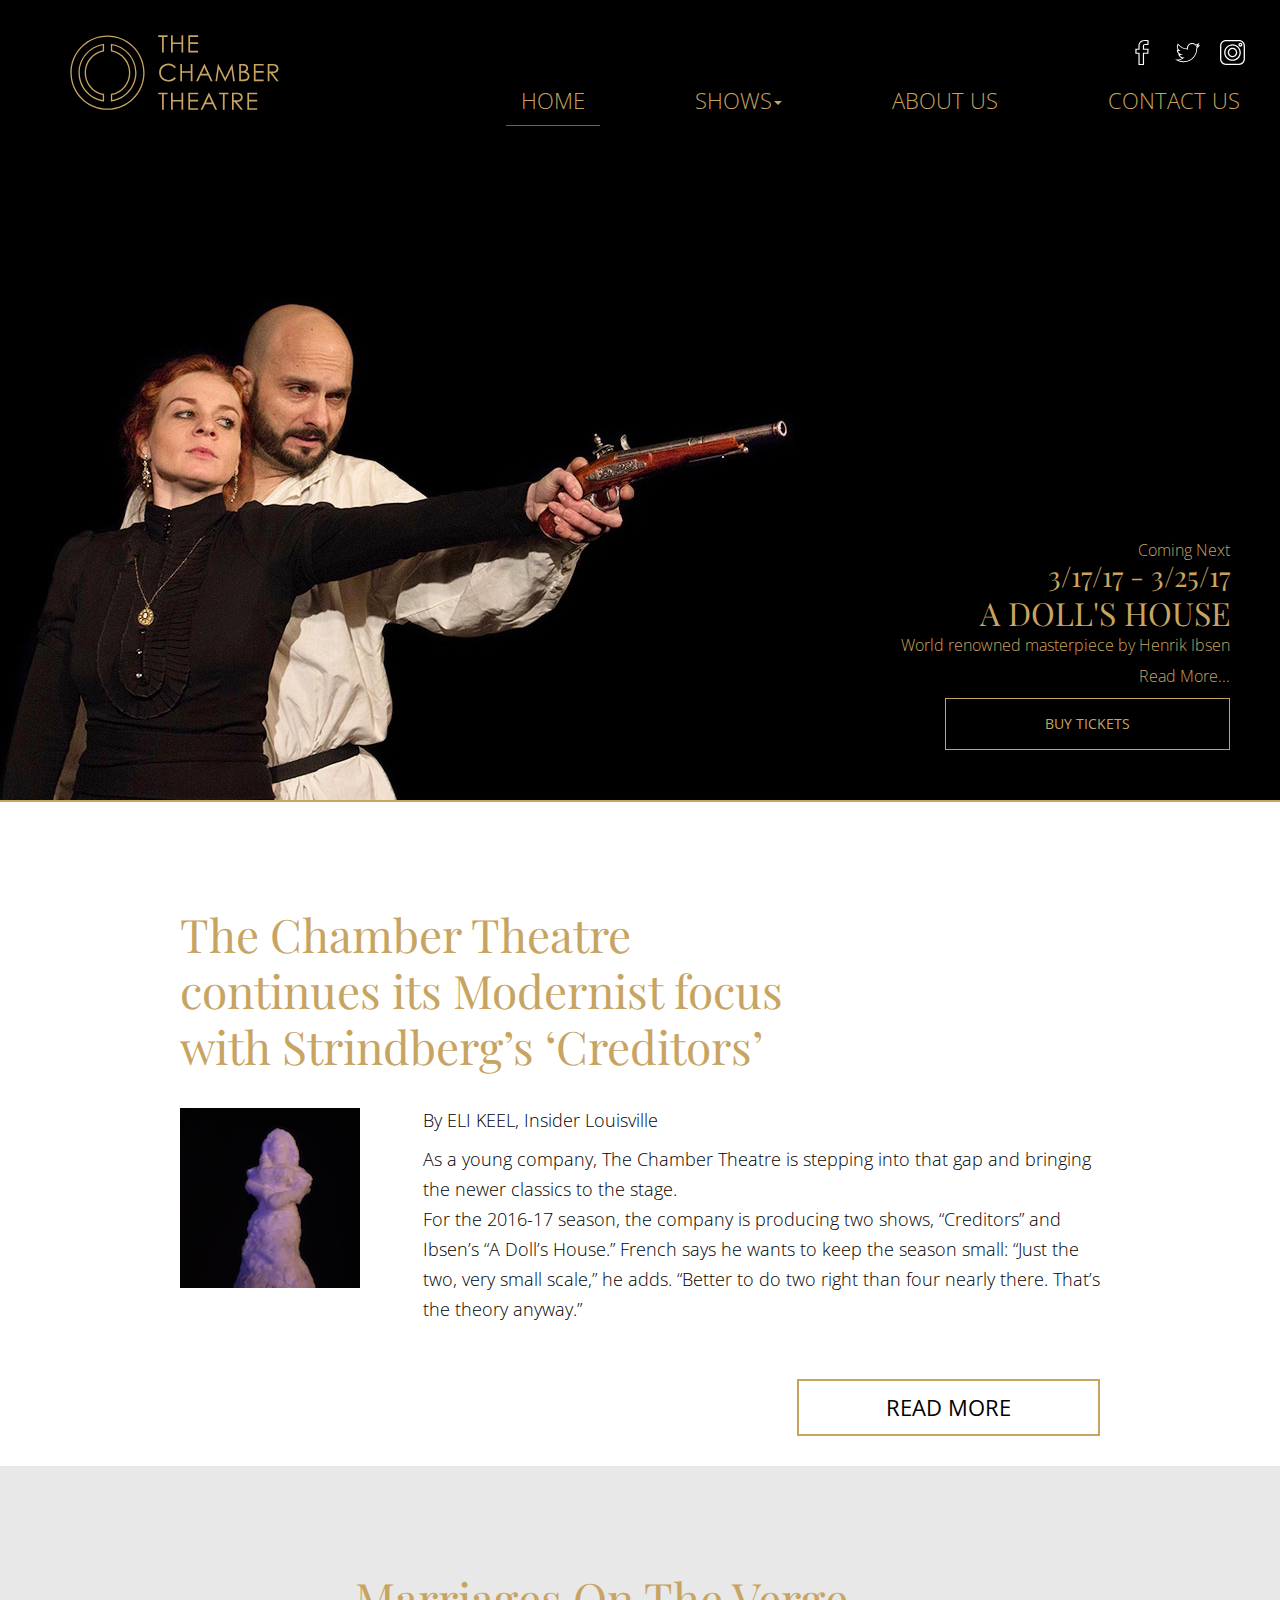
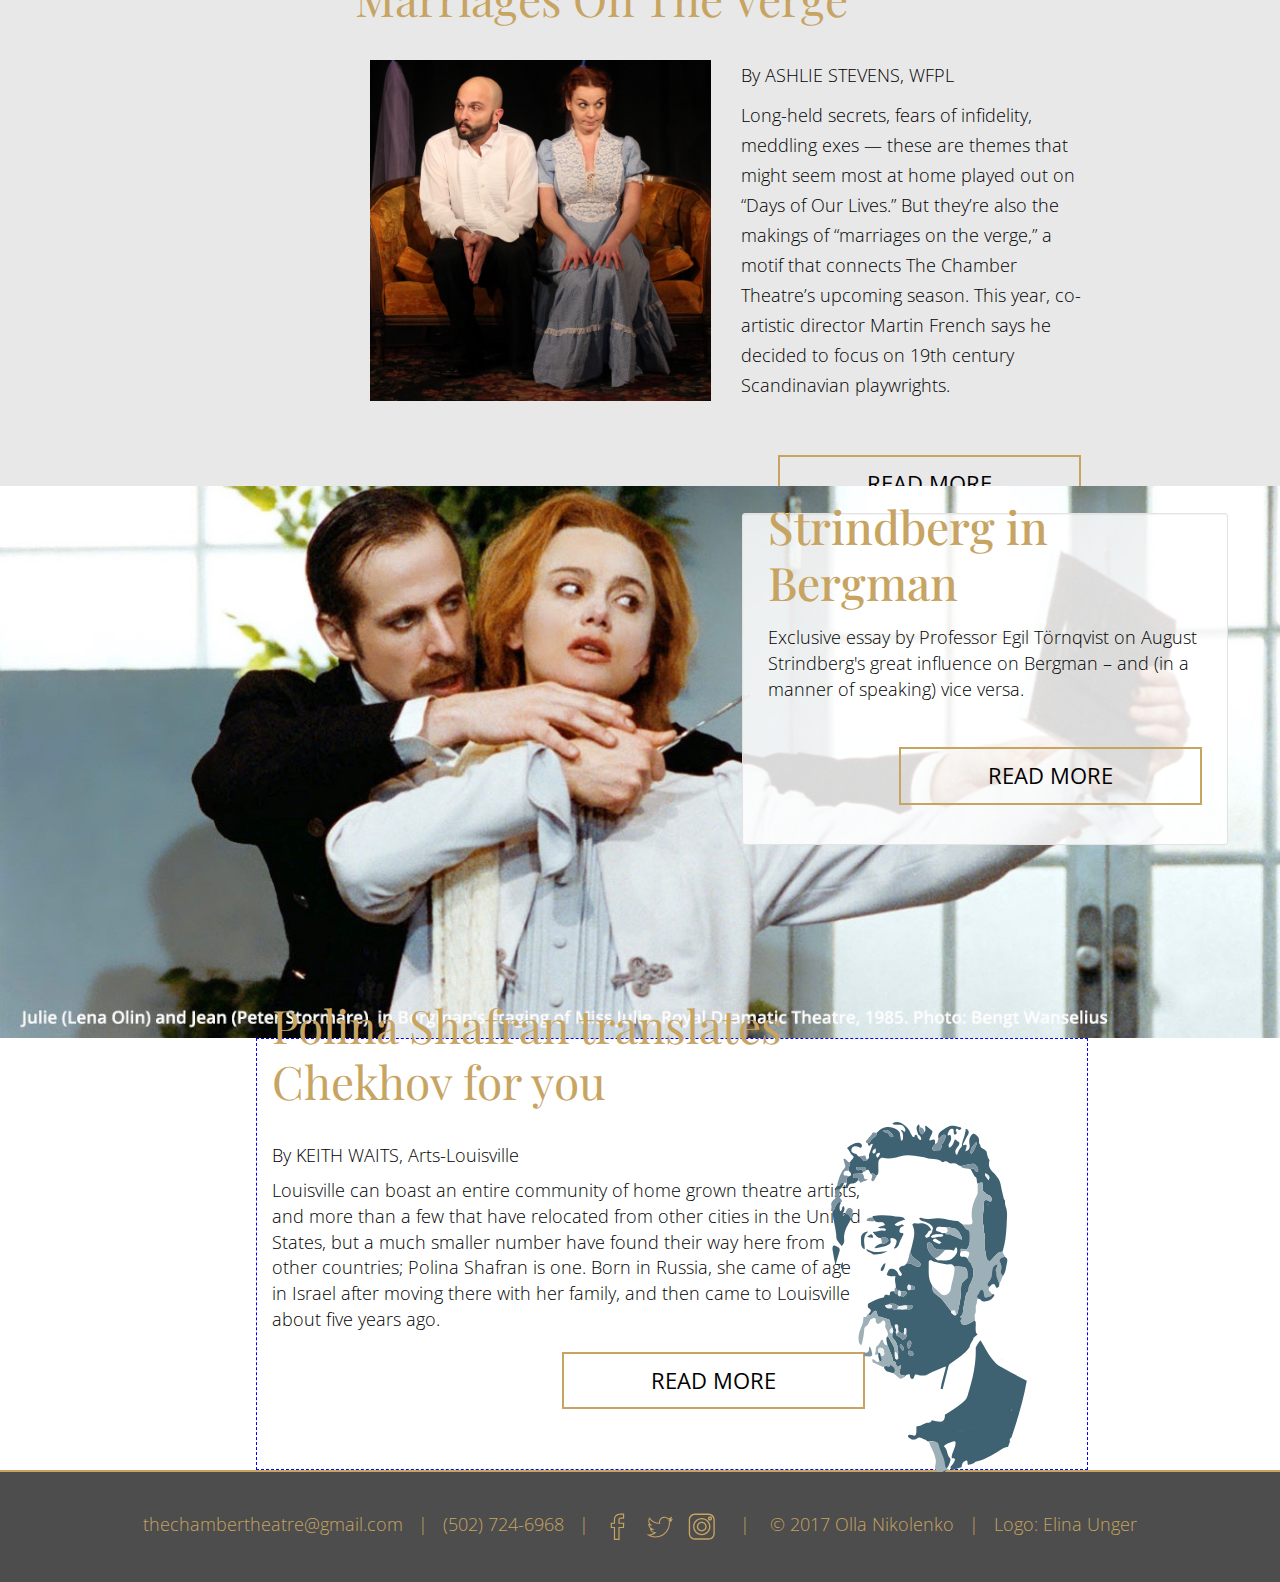
==== index.html @ 0d31bfe2 "Very first commit" ====
<!DOCTYPE html>
<html lang="en" xmlns="http://www.w3.org/1999/xhtml" xmlns:fb="http://ogp.me/ns/fb#">

<head>
    <meta charset="UTF-8">

    <meta http-equiv="X-UA-Compatible" content="IE=edge">
    <meta name="viewport" content="width = device-width, initial-scale = 1">
    <title>The Chamber Theatre</title>
    <meta name="description"
          content="The Chamber Theatre is a small independent non-profit theatre company based in Louisville, Kentucky.">

    <meta property="og:image" content="img/top_image_homepage_black_bg.jpg"/>


    <link rel="stylesheet" type="text/css" href="css/bootstrap.css">
    <link rel="stylesheet" type="text/css" href="css/style.css">
    <link rel="stylesheet" href="font-awesome-4.6.3/css/font-awesome.min.css">
    <link href='https://fonts.googleapis.com/css?family=Playfair+Display' rel='stylesheet' type='text/css'>
    <link href='https://fonts.googleapis.com/css?family=Open+Sans:400,600,700,800,300' rel='stylesheet'
          type='text/css'/>

    <script src="https://ajax.googleapis.com/ajax/libs/jquery/2.1.3/jquery.min.js"></script>
    <script src="js/bootstrap.js"></script>

</head>
<body>
<div class="fill-background-black">
    <div class="container-fluid">
        <nav class="navbar navbar-default navbar-static-top" id="nav-bar-top">
            <div class="navbar-header">
                <button type="button" class="navbar-toggle collapsed" data-toggle="collapse" data-target="#nav-bar"
                        aria-expanded="false">
                    <span class="sr-only">Toggle navigation</span>
                    <span class="icon-bar"></span>
                    <span class="icon-bar"></span>
                    <span class="icon-bar"></span>
                </button>
                <a href="#" class="navbar-left"><img src="img/logo.svg" id="logo-img"
                                                     class="img-responsive hover-decoration"></a>
            </div>
            <div class="collapse navbar-collapse" id="nav-bar">
                <div class="col-xs-8 col-sm-8 col-md-8 col-lg-8 pull-right text-right" id="top-nav-social">
                    <a href="https://www.instagram.com/thechambertheatre/" target="_blank"><img src="img/instagram.svg"
                                                                                                class="social-icon navbar-social pull-right img-responsive "></a>
                    <a href="https://twitter.com/TheChamberLVL" target="_blank"><img src="img/twitter.svg"
                                                                                     class="social-icon navbar-social pull-right img-responsive "></a>
                    <a href="https://www.facebook.com/thechambertheatre/" target="_blank"><img src="img/facebook.svg"
                                                                                               class="social-icon navbar-social pull-right img-responsive "></a>
                </div>
                <ul class="nav navbar-nav navbar-right" id="navbar-menus">
                    <li class="active"><a href="#">HOME<span class="sr-only">(current)</span></a></li>
                    <li class="dropdown"><a href="#" class="dropdown-toggle" data-toggle="dropdown" role="button"
                                            aria-haspopup="true" aria-expanded="false">SHOWS<span class="caret"></span></a>
                        <ul class="dropdown-menu">
                            <li role="separator" class="divider"></li>
                            <li class="dropdown-header">Season 2016/2017</li>
                            <li><a href="dolls-house.htm">A DOLL'S HOUSE</a></li>
                            <li><a href="creditors.htm">CREDITORS</a></li>
                            <li role="separator" class="divider"></li>
                            <li class="dropdown-header">Season 2015/2016</li>
                            <li><a href="check-mate.htm">CHEK-MATE</a></li>
                        </ul>
                    </li>
                    <li><a href="aboutus.htm">ABOUT US</a></li>
                    <li><a href="contactus.htm">CONTACT US</a></li>
                    <!--   <li><a href="#">Blog</a></li>-->
                </ul>
            </div>
        </nav>
    </div>

    <div class="container-fluid">
        <section id="image">
            <div class="top-container">
                <img src="img/top_image_homepage_black_bg.jpg" class="img-responsive top-img" alt="1">
                <div class="well well-sm announce-well">
                    <a href="dolls-house.htm" class="btn-link btn-s announcement-btn" id="announcent-clickable-section">
                        <p class="coming-next">Coming Next</p>
                        <p class="announcement-dates">3/17/17 - 3/25/17</p>
                        <p class="show-name">A DOLL'S HOUSE</p>
                        <p class="show-description"> World renowned masterpiece by Henrik Ibsen</p>
                        <p class="announcement-btn-p">Read More...</p>
                    </a>
                    <a href="http://tickets.thechambertheatre.com/" target="_blank"
                                                       class="btn btn-buy-tickets-top" role="button">BUY
                        TICKETS</a>
                </div>
            </div>
        </section>
    </div>
</div>

<div class="container">
    <div class="col-md-10 col-md-offset-1">
        <div class="row">
            <div class="hover-decoration">
                <div class="page-header heading-style col-md-12">The Chamber Theatre<br> continues its Modernist focus<br> with
                    Strindberg’s ‘Creditors’
                </div>
            </div>
            <div class="col-lg-3 col-md-3 col-sm-3 col-xs-12">
                <img src="img/modernist.jpg"  alt="..."
                     class="insider-louisville-image">
            </div>
            <div class="col-lg-9 col-md-9 col-sm-9 col-xs-12">
                <div id="#panel-article-insider-louisville" class="panel panel-default panel-article-full">
                    <div class="insider-louisville-text">
                        <p> By ELI KEEL, Insider Louisville </p>

                        <p class="eli-keel">As a young company, The Chamber Theatre is stepping into that gap and bringing the newer
                            classics to the stage.
                            <br> For the 2016-17 season, the company is producing two shows, “Creditors” and Ibsen’s
                            “A Doll’s House.” French says he wants to keep the season small: “Just the two, very
                            small scale,” he adds. “Better to do two right than four nearly there. That’s the theory
                            anyway.”
                        </p>
                        <a href="http://insiderlouisville.com/lifestyle_culture/arts-and-entertainment/with-strindbergs-the-creditors-the-chamber-theatre-continues-modernist-focus/"
                           target="_blank" class="btn btn-read-more eli-btn" role="button">READ MORE</a>
                    </div>
                </div>
            </div>
        </div>
    </div>
</div>

<div class="fill-background-gray">
    <div class="container">
            <div class="marriages-on-the-verge-container col-md-10 col-md-offset-1">
                <div class="row">
                    <div class=""></div>
                    <div class="page-header heading-style">Marriages On The Verge</div>
                    <div class="col-md-6 col-sm-12 col-xs-12">
                        <img src="img/marriages_on_the_verge.jpg" id="" alt="..."
                             class="img-responsive marriages-on-the-verge-img">
                    </div>
                    <div class="col-md-6 col-sm-12 col-xs-12 ashlie-stevens-text">
                        <p> By ASHLIE STEVENS, WFPL </p>
                        <p>Long-held secrets, fears of infidelity, meddling exes — these are themes that might seem
                                    most at home played out on “Days of Our Lives.” But they’re also the makings of
                                    “marriages on the verge,” a motif that connects The Chamber
                                    Theatre’s upcoming season.
                                    This year, co-artistic director Martin French says he decided to focus on 19th century
                                    Scandinavian playwrights.
                        </p>
                        <a href="http://wfpl.org/chamber-theatres-upcoming-season-explores-marriages-verge/"
                                   target="_blank" class="btn btn-read-more" role="button">READ MORE</a>
                    </div>
                </div>
            </div>
    </div>
</div>

<div class="container-fluid">
    <section class="strindberg-in-bergman-section">
        <div class="strindberg-in-bergman-container">
            <img src="img/Strindberg_Homepage_550.jpg" class="img-responsive" id="strindberg-in-bergman-image" alt="1">
            <div class="well well-sm strindberg-in-bergman-well col-md-10">
                <div class="hover-decoration">
                    <h2 class="strindberg-in-bergman-heading"> Strindberg in Bergman</h2>
                        <p class="strindberg-in-bergman-text"> Exclusive essay by Professor Egil Törnqvist on August
                            Strindberg's great influence on Bergman – and (in a manner of speaking) vice versa. </p>
                    <div class="text-center"><a href="http://www.ingmarbergman.se/en/universe/strindberg-bergman"
                                                target="_blank" class="btn btn-read-more btn-bergman" role="button">READ MORE</a>
                    </div>
                </div>
            </div>
        </div>
    </section>
</div>

<div class="container-fluid">

        <div class="translate-chekhov-container col-md-10 col-md-offset-1">
            <div class="row">
                <div class="col-md-9 col-sm-9 col-xs-12">
                    <div class="hover-decoration">
                        <div class="page-header heading-style">Polina Shafran translates Chekhov for you</div>
                    </div>
                    <div id="panel-article-translate-chekhov" class="panel panel-default panel-article-full">
                        <div class="">
                            <p> By KEITH WAITS, Arts-Louisville</p>
                            <p>Louisville can boast an entire community of home grown theatre artists, and more than a
                                few that have relocated from other cities in the United States, but a much smaller
                                number have found their way here from other countries; Polina Shafran is one. Born in
                                Russia, she came of age in Israel after moving there with her family, and then came to
                                Louisville about five years ago.
                                <a href="http://arts-louisville.com/2016/01/04/polina-shafran-translates-chekhov-for-you/"
                                   target="_blank" class="btn btn-read-more pull-right" role="button">READ MORE</a>
                            </p>
                        </div>
                    </div>
                </div>

                <div class="col-md-3 col-sm-3 col-xs-12">
                    <img src="img/Chekhov_Homepage.svg" alt="..." class="chekhov"
                         style="width:350px;height:350px;">
                </div>
            </div>
        </div>

</div>

<div class="fill-footer">
    <div class="container-fluid">
        <div class="navbar navbar-default navbar-static-bottom" id="nav-bar-bottom">
            <p id="contact-info-footer">thechambertheatre@gmail.com &nbsp;&nbsp;|&nbsp;&nbsp; (502) 724-6968 &nbsp;&nbsp;|&nbsp;&nbsp;
                <a href="https://www.facebook.com/thechambertheatre/" target="_blank"><img src="img/fb_gold.svg"
                                                                                           class="social-icon-footer"></a>
                &nbsp;
                <a href="https://twitter.com/TheChamberLVL" target="_blank"><img src="img/tw_gold.svg"
                                                                                 class="social-icon-footer"></a> &nbsp;
                <a href="https://www.instagram.com/thechambertheatre/" target="_blank"><img src="img/inst_gold.svg"
                                                                                            class="social-icon-footer"></a>
                &nbsp;
                &nbsp;&nbsp;|
                <a href="https://www.olla-nikolenko.me/" class="olla_copyright" target="_blank">&nbsp;&nbsp; &copy; 2017
                    Olla Nikolenko &nbsp;&nbsp;</a>|&nbsp;&nbsp; Logo: Elina Unger</p>
        </div>
    </div>
</div>

<script>
    (function (i, s, o, g, r, a, m) {
        i['GoogleAnalyticsObject'] = r;
        i[r] = i[r] || function () {
                (i[r].q = i[r].q || []).push(arguments)
            }, i[r].l = 1 * new Date();
        a = s.createElement(o),
            m = s.getElementsByTagName(o)[0];
        a.async = 1;
        a.src = g;
        m.parentNode.insertBefore(a, m)
    })(window, document, 'script', 'https://www.google-analytics.com/analytics.js', 'ga');

    ga('create', 'UA-88295944-1', 'auto');
    ga('send', 'pageview');

</script>

</body>
---- css/style.css ----
body {
    font-family: 'Open Sans', sans-serif;
    font-size: 18px;
    font-weight: lighter;
    color: black;
}

image{
    width: 100% !important;
}

.container-fluid {
    max-width: 1440px;
    padding: 0;
}

.fill-background-black {
    background-color: black;
    border-bottom: 2px solid #c7a462 ;
}

.fill-background-gray{
    background-color: #E8E8E8;
}

.fill-footer {
    background-color: #4d4d4d;
    border-top: 2px solid #c7a462;
}

.top-container {
    padding-left: 0px;
    padding-right: 0px;
    padding-top: 0px;
    margin-bottom: 0px;
    background-color: black;
    height: 650px;
    position: relative;
   /* border-bottom: 2px solid #c7a462 ;*/
}

.top-non-home-page-container{
    padding-left: 0px;
    padding-right: 0px;
    padding-top: 0px;
    margin-bottom: 0px;
    background-color: black;
    height: 400px;
    position: relative;
   /* border-bottom: 2px solid #c7a462 ;*/
}

/*.chek-mate-top-container {
    padding-top:60px;
    padding-left: 300px;
    padding-right: 350px; 
}*/

.chek-mate-top-container {
    padding-top:60px;
    margin-left:30%;
    margin-right:auto;
    max-width: 40%;
}

.chek-mate-photos-container {
    padding-left:70px;
    padding-right:100px;
    padding-top:100px;
}

chek-mate-photos-container {
    padding-left: 5%;
    padding-right: auto;
    padding-top: 100px;
    max-width: 90%;
}

.chek-mate-trailer-container {
    padding-top:60px;
    padding-bottom: 60px;
    padding-left: 400px;
    padding-right: 400px;   
}

.reviews-container {
    padding-top:60px;
    margin-left:25%;
    margin-right:auto;
    max-width: 80%;  
}

/*.creditors-top-container {
    padding-top:60px;
    padding-left: 100px;
    padding-right: 100px; 
}*/

.creditors-top-container {
    padding-top:60px;
    margin-left:30%;
    margin-right:auto;
    max-width: 40%;
}

.social-container {
    max-width: 100%; 
    padding-top:100px;
    padding-bottom:100px;
    width: 70%;
}

.email-phone-container {
    padding-top:100px;
    padding-bottom: 100px;
    margin-right:auto; 
    width: 50%;
}

.fill-email-phone-bg {
    background-color: #e6e6e6;
}

.center-block {
    display: table;
    margin: 0 auto;
}

.center-text {
    text-align: center;
}

.bold-gold-text {
    color: #c7a462;
    font-weight: bold;
    margin-top: 2px;
}

.olla_copyright {
    color: #c7a462 !important;
}

.olla_copyright:hover {
    opacity: 0.5;
    text-decoration: none !important;
}


.parallax {
    height: 100%;     
    background-attachment: fixed;
    background-position: center;
    background-repeat: no-repeat;
    background-size: cover;
    background-image: url("../img/2.jpg");
}

.top-img {
    position: absolute; bottom: 0; 
}

.marriages-on-the-verge-container {
    line-height: 30px;
}

.marriages-on-the-verge-img{
    margin-bottom: 52px;
}

.article-section {
    background-color: #E8E8E8;   
}


.strindberg-in-bergman-container .strindberg-in-bergman-well {
    position: absolute;
    background-color: rgba(255,255,255, 0.8);
    z-index: 20;
    top: 0px;
    right: 52px;
    max-width: 28%;
    color: black;
    margin-top: 104px;
    padding-left: 25px;
    padding-right: 25px;
}

.strindberg-in-bergman-container {
    padding:0px;
    margin-bottom: 0px;
    width: 100%;
    position: relative;
}

#strindberg-in-bergman-image {
   /* position: relative;*/
    width: 100%;
    margin: 0;
}


.translate-chekhov-container {
    border: 1px dashed blue;
}

.strindberg-and-helium-container {
    padding-left: 10%;
    padding-right: auto; 
    padding-top: 45px;
    padding-bottom: 30px;
    margin: 0;
    background-color: #E8E8E8;
}

#stringdberg-and-helium-panel-body {
    padding-left:0px;
    background-color: #E8E8E8;
}

#nav-bar {
    height: 150px !important;
}

#navbar-menus {
    padding-top: 0px;
}
#nav-bar-top {
    margin-bottom: 0;
    background-color: black;
    border: 0px;
    width: 100%;
}

#top-nav-social {
    margin-top: 40px;
    font-size: 0.7em;
}

#nav-bar-bottom {
    background-color: #4d4d4d;
    margin-bottom: 0px;
    height: 110px;
    border: 0px;
    border-radius: 0px;
   /* border-top: 2px solid #c7a462;*/
}

#social-row {
    padding-top: 50px;
    height: 100%
}

#contact-info-footer {
    padding-top: 40px;
    color: #c7a462 !important;
    text-align: center;
}

#design-info-footer {
    padding-top: 40px;
    padding-right: 200px;
    color: #c7a462 !important;
    text-align: right;
}

#logo-img {
    height: 75px;
    width: auto;
    margin-top: 35px;
    margin-left: 70px;
}

.navbar-nav>li {
    padding-top: 10px !important;
    padding-left: 40px !important;
    padding-right: 40px !important;
    font-size: 22px !important;
}
.navbar-nav > li > .dropdown-menu { 
    background-color: black;    
}

.dropdown-header {
    color: white !important;   
}

.dropdown-menu > li > a {
    color:white !important;   
}
.navbar-default .navbar-collapse {
    border: 0px
}

.navbar-default .navbar-nav > li > a {
    color: #c7a462;
}

.navbar-social {
    margin-right: 20px;
}

.article-section {
    height: 100%;
    padding-top: 20px;
}

.strindberg-in-bergman-section {
    height: 100%;   
}

#thumb-img {
    padding-right: 3%;
    padding-top: 1%;
}

.no-padding-left {
    padding-left: 0px !important;
}

#marriages-on-the-verge-img {
    max-height: 340px;
  /*  max-width: 340px;*/
    margin-top: 0px;
    margin-left: 15px;
}

.panel-article {
    border: 0px;
    box-shadow: none;
    padding-left: 350px;
    padding-right: 300px;
    height: 550px
}

.panel-article-full {
    border: 0px;
    box-shadow: none;
    margin-left: -25px;
}

#panel-article-insider-louisville .panel-body {
    padding: 0px;
    margin-top: 0px;
    line-height: 30px;
    width: 105%;
    padding-top: 0;
}

.eli-btn {
    border-radius: 0;
    -webkit-transition: all 0.3s;
    -moz-transition: all 0.3s;
    transition: all 0.3s;
    color: black;
    font-size: 22px;
    background: none;
    border: 6px solid #c7a462;
    font-family: 'Open Sans', sans-serif;
    padding: 11px 87px;
    float: right;
    margin-top: 26px;
    margin-bottom: 30px;
}

#panel-article-marriages-on-the-verge {
    margin-top: 20px;
    padding-left: 0px;
    padding-top:0px;
    padding-bottom: 0px;
    padding-right: 30px;
    background-color: #E8E8E8
}

#panel-article-insider-louisville {
    margin-top: 20px;
    padding: 0px;
}

.insider-louisville-text{
    margin-left: 30px;
}

#panel-article-translate-chekhov {
    margin-top: 10px;
    padding: 0px;
    margin-left: 0;
}

#panel-show-description {
    padding: 0px;   
}

.panel-left {
    margin-top: 40px;
    margin-left: 40px;
    margin-right: 20px;
    background-color: #f2f2f2;
}

.panel-chek-mate-cast-and-crew {
    margin-left: 0px;
    margin-right: 20px;
    border:0px;
    border-bottom:0px;
    box-shadow: none;
}
.panel-right {
    margin-top: 40px;
    margin-right: 40px;
    margin-left: 2.5%;
    background-color: #f2f2f2;
}

#panel-contact-us {
    margin:40px;
    border: 1px solid #c7a462 ; 
    text-align: center;
    font-size: 36px;
} 

.square {
    background: transparent;
    width: 10vw;
    height: 10vw;
    border: 1px solid #c7a462;
    border-radius: 25px;
}

.btn-outline {
    background-color: transparent;
    color: inherit;
    font: inherit;
    transition: all .5s;
}

.btn-read-more {
    border-radius: 0;
    -webkit-transition: all 0.3s;
    -moz-transition: all 0.3s;
    transition: all 0.3s;
    color: black;
    font-size: 22px;
    background: none;
    border: 2px solid #c7a462;
    font-family: 'Open Sans', sans-serif;
    padding: 11px 87px;
    float: right;
    margin-top: 45px;
    margin-bottom: 30px;
}

.btn-buy-tickets-top {
    color: #c7a462 !important;
    border: 1px solid #c7a462 !important;
    border-radius: 0px;
    padding: 15px 99px;
}

.btn-read-more:hover,
.btn-read-more:active {
    border: 2px solid #c7a462 ;
    opacity: 0.4
}
.sneak-pick-image {
    padding: 2px;
}

.col-centered {
    margin-left: 0px;
    padding: 0px;
}

.jumbotron {
    background-color: #E8E8E8;
    color: black;
    margin-bottom: 0;
}

#mission-jt {
    background-color: white;
    height: 200px;
    width: 700px;
    background-position: center;
}

.navbar-default .navbar-nav>.active>a {
    background-color: transparent;
    color: #c7a462;
   /* text-decoration: underline;*/
   border-bottom: 1px solid  rgba(199, 164, 98, 0.6);
}

.navbar-default .navbar-nav > li > a:hover, .navbar-default .navbar-nav > li > a:focus {
   color: #c7a462;
    opacity: 0.4;
}

.navbar-default .navbar-nav>.active>a:hover,
.navbar-default .navbar-nav>.active>a:focus {
    background-color: transparent;
    color: #c7a462;
    opacity: 0.4;
}
.navbar-default .navbar-nav > .open > a, .navbar-default .navbar-nav > .open > a:hover, .navbar-default .navbar-nav > .open > a:focus {
    background-color:transparent;
    opacity: 0.4;
    color: #c7a462
}

.dropdown-menu > li > a:hover, .dropdown-menu > li > a:focus {
    text-decoration: none;
    opacity: 0.4;
    background-color: transparent;
}

.dropdown-menu .divider {
    background-color: #c7a462 !important;
}

.social-icon {
    -webkit-text-stroke-width: 1px;
    -webkit-text-stroke-color: white;
    color: transparent !important;
    height: 2em;
    width: 2em;
}

.social-icon:hover,
.social-icon:focus {
    opacity: 0.4;
}

.social-icon-footer {
    -webkit-text-stroke-width: 1px;
    -webkit-text-stroke-color: #c7a462;
    color: transparent !important;
    height: 1.5em;
    width: 1.5em;
}

.social-icon-footer:hover,
.social-icon-footer:focus {
    opacity: 0.4;
}

.social-icon-contact-us {
    color: transparent !important;
    margin: 0;
    height: 11em;
    width: auto;
}

.social-icon-contact-us-no-hover {
    color: transparent !important;
    margin: 0;
    height: 11em;
    width: auto; 
}

.social-icon-contact-us:hover {
    opacity: 0.5;
}

.info-column {
    font-size: 18px !important;
    font-family: 'Open Sans', sans-serif;
    font-weight: 100 !important;
}

.info-column-right {
    padding-right: 50px;
}

.info-column-left {
    padding-left: 50px;
}

#side-thumbnail {
    margin-top: 70px;
    border-radius: 0;
    background-color: #e6e6e6;
    padding-left: 100px;
    padding-right: 100px;
    line-height: 30px;
}

#side-thumbnail p {
    font-size: 18px !important;
}

.eli-keel{
    line-height: 30px;
}

.coart-dir {
    padding-top: 40px;
    padding-bottom: 20px;
    /*padding-left: 20px;*/
}

#artistic-director-thumbnail {
    border: 0px;
    background-color: #f2f2f2;
}

.coart-name {
    margin-top: 80px;
    margin-bottom: 0px !important;
    font-size: 32px;
    font-family: 'Open Sans', sans-serif;
    font-weight: lighter;
    color: #c7a462 ;
}

.coart-pos {
    font-size: 18px;
    font-family: 'Open Sans', sans-serif;
    font-weight: lighter;
    font-style: italic;
    color: #c7a462 ;
}

.bio-text {
    font-family: 'Open Sans';
    font-style: normal;
    font-weight: 300 !important;
}

.bio-text-insert {
    font-family: 'Playfair Display';
    font-weight: bold;
    font-style: italic;
    font-size: 18px;
}

.heading-style {
    color: #c7a462;
    font-size: 46px;
    font-family: "Playfair Display";
    padding-bottom: 0px;
    margin: 0px;
    border: 0px;
    line-height: 56px;
}

.heading-style-italic {
    color: #c7a462;
    font-size: 46px;
    font-family: "Playfair Display";
    padding-bottom: 0px;
    margin: 0px;
    border: 0px;
    line-height: 56px;
    font-style: italic;
}

.show-heading-style {
    color: #c7a462;
    font-size: 65px;
    font-family: "Playfair Display";
    padding-bottom: 0px;
    margin: 0px;
    border: 0px;
    line-height: 48px;
}

.show-subheading-style {
    color: #c7a462;
    font-size: 18px;
    font-family: "Playfair Display";
    font-weight: bold;
    padding-bottom: 0px;
    margin: 0px;
    border: 0px;
    line-height: 48px;
}

.boor-and-proposal-heading {
    font-weight: bold;
    padding-bottom: 0px;
    margin: 0px;
}

.boor-and-proposal-description {
    padding-right: 150px;
    padding-left: 150px;
}

.boor-and-proposal-info {
    color: #c7a462;
    font-size: 1.8vw;
}

.creditors-info {
    color: #c7a462;
    font-size: 1.8vw;  
}

.creditors-description {
    padding-right: 350px;
    padding-left: 350px;
}

.text-weight-400 {
    font-weight: 400;
}

.gold-heading-small {
    font-style: italic;
    color:#c7a462;
}

.strindberg-in-bergman-heading {
    color: #c7a462;
    font-size: 46px;
    font-family: "Playfair Display";
    padding-bottom: 0px;
    margin: 0px;
    border: 0px;
    margin-top: -25px;
    line-height: 56px;
}

.strindberg-in-bergman-text {
    font-family: 'Open Sans';
    font-weight: lighter;
    margin: 0px;
    border: 0px;
    text-align: left;
    color: black;
    margin-top: 15px;
}

.carousel-caption {
    width: 24.5%;
    /* height: 37%;*/
    height: 13vh;
    width: 25vw;
    right: 2% !important;
    bottom: 23%;
    left: auto;
    top: auto;
    resize: none;
}

.top-container .announce-well {
    position: absolute;
    background-color: transparent;
    border: 0px;
    color: #c7a462;
    z-index: 20;
    margin: 0px;
    text-align: left;
    bottom: 0px;
    right:0px;
    padding: 50px;
    text-align: right;
}

.top-non-home-page-container .announce-well {
    position: absolute;
    background-color: transparent;
    border: 0px;
    color: #c7a462;
    z-index: 20;
    margin: 0px;
    text-align: left;
    bottom: 0px;
    right:0px;
    padding: 50px;
    text-align: right;
}

.my-well {
     position: relative;
     top: 0px
}

.coming-next-block{
    float: right;
    text-align: right;
}

.coming-next {
    font-family: 'Open Sans' !important;
    font-weight: lighter;
    font-size: 16px !important;
    line-height: 34px !important;
    margin: 0px;
}

.show-name {
    font-family: "Playfair Display";
    font-weight: regular;
    font-size: 32px;
    line-height: 55px;
    margin: 0px;
}

.announcement-dates {
    font-family: "Playfair Display" !important;
    font-size: 28px !important;
    line-height: 18px !important;
    margin: 0px;
}

.show-description {
    font-family: 'Open Sans' !important;
    font-weight: lighter !important;
    font-size: 16px;
    line-height: 10px;
}

.announcement-btn {
    font-family: 'Open Sans' !important;
    font-weight: lighter !important;
    color: #c7a462 !important;
    font-size: 16px !important;
    padding: 0px !important;
    margin: 5px 0px 0px 0px;
}

.vault-btn {
    font-family: 'Open Sans' !important;
    font-weight: lighter !important;
    color: #c7a462 !important;
    font-size: 1.6vw !important; 
    padding: 0px !important;
}

.vault-btn:focus,
.vault-btn:hover {
    opacity: 0.4;
    text-decoration: none;
}

.announcement-btn-p {
    text-align: right !important;
    padding-top: 5px;
}

.buy-tickets-top {
    text-align: right !important;
    padding: 5px;
    color: #c7a462 !important;
    text-decoration: none;
    border-bottom: 1px solid rgba(199, 164, 98, 0.6);
}

.buy-tickets-top:hover {
    opacity: 0.4;
    text-decoration: none;
}

#announcent-clickable-section:hover {
    text-decoration: none !important;
    color: rgba(199, 164, 98, 0.5) !important;
}

#panel-article-translate-chekhov .panel-body {
    padding: 0px;
    margin-top: 0px;
    line-height: 30px;
}

.page-header {
    margin-top: 104px;
    margin-bottom: 34px;
}


/* entire container, keeps perspective */

.flip-container {
    perspective: 1000px;
}


/* flip the pane when hovered */

.flip-container:hover .flipper,
.flip-container.hover .flipper {
    transform: rotateY(180deg);
}

.flip-container,
.front,
.back {
    width: 320px;
    height: 480px;
}


/* flip speed goes here */

.flipper {
    transition: 0.6s;
    transform-style: preserve-3d;
    position: relative;
}


/* hide back of pane during swap */

.front,
.back {
    backface-visibility: hidden;
    position: absolute;
    top: 0;
    left: 0;
}


/* front pane, placed above back */

.front {
    z-index: 2;
    /* for firefox 31 */
    transform: rotateY(0deg);
}


/* back, initially hidden pane */

.back {
    transform: rotateY(180deg);
}


/* Main carousel style */
/*.gallery-carousel {
    width: 600px;
}*/

/* Indicators list style */
.article-slide .gallery-carousel-indicators {
 /*   bottom: 0;
    left: 0;
    margin-left: 0px;*/
    width: 100%;
    position: relative;
    bottom: -1px !important;
    padding: 0;
    margin-left:0.5%;
    list-style: none;
    left:0 !important;
}

/*.article-slide .gallery-carousel-indicators {
  bottom:-80px;
}*/
/* Indicators list style */
.article-slide .gallery-carousel-indicators li {
    border: medium none;
    border-radius: 0;
    float: left;
    height: 54px;
    margin-bottom: 5px;
    margin-left: 0;
    margin-right: 4px !important;
    margin-top: 0;
    width: 100px;
}
/* Indicators images style */
.article-slide .gallery-carousel-indicators img {
    border: 2px solid #FFFFFF;
    float: left;
    height: 54px;
    left: 0;
    width: 100px;
}
/* Indicators active image style */
.article-slide .gallery-carousel-indicators .active img {
    border: 2px solid #428BCA;
    opacity: 0.7;
}

.article-slide .gallery-carousel-indicators img {
    width: 81px;
}

.article-slide .gallery-carousel-indicators li {
    width: 81px;
}

.panel-reviews {
    height: 400px; 
    overflow-y: scroll;
}

.panel-link-to-article {
    padding-top: 36px;
    padding-bottom: 36px;
    padding-left:55px;
    padding-right:55px;
}

.panel-link-to-article:focus,
.panel-link-to-article:hover {
    opacity: 0.5;
    text-decoration: none !important;
}

.border-gold{
    border: 2px solid  rgba(199, 164, 98, 0.4);
    border-radius: 7px;
}

.panel-link-to-article-heading-style {
    color: #c7a462;
    font-size: 34px;
    font-family: 'Playfair Display';
    padding-bottom: 0px;
    margin: 0px;
    border: 0px;
    line-height: 36px;   
}

.panel-link-to-article-text {
    margin-top:10px;
    font-family: 'Open Sans';
    font-style: normal;
    font-weight: 300 !important;
    color: black;
}

.btn-link-to-article:focus,
.btn-link-to-article:hover {
    opacity: 0.5;
    text-decoration: none !important;
}

.grey-background {
    background-color: #EDEDED;
}

.bio-link-column {
    padding-left:30px;
    padding-right:40px;
    margin-right: 100px;
    margin-top: 100px;
}

.thumb-column {
    padding-left:0px;
}

.reviews-section {
    background-color: #e6e6e6;
    height: 400px;
}

.panel-link-to-review-text {
    margin-top:10px;
    font-family: 'Plaifair';
    font-style: italic;
    color: black;
    background-color: #e6e6e6;
}

.reviews-panel {
    background-color: #e6e6e6;
    border: 2px solid  rgba(199, 164, 98, 0.4);
    border-radius: 7px;
    padding-top: 20px;
    padding-bottom: 20px;
    padding-left:35px;
    padding-right:20px;
}

.reviews-panel:focus,
.reviews-panel:hover {
    opacity: 0.4;
}

.review-panel-quote {
    color: #c7a462;
    padding: 0px;
    width: 2em;
}
.review-panel-text {
    padding:0 0 0 7px !important;
}

.review-panel-author {
    font-family: 'Open Sans', sans-serif;
    color: black;
    font-weight: bold;
}

.check-mate-reviews-container {
    margin-left: 10%;
    height: 100%;
}

.creditors-reviews-container {
    margin-left: 0;
    height: 100%;
}

.review-column {
    padding-left:30px;
    padding-right:40px;
    margin-right: 100px;
    margin-top: 100px;
}

.creditors-review-column {
   margin-right: 0px !important; 
}

.hover-decoration{
    /*margin-top: 52px;*/
}

.hover-decoration:focus,
.hover-decoration:hover {
    opacity: 0.4 !important;
    text-decoration: none !important;
}

.dolls-house-img {
    width: 100%;
    margin: 0;
    opacity: 0.9;
}

.creditors-img {
    width: 100%;
    margin: 0;
}

@media (min-width: 768px) {
    .resp-line-break {
        display:none;
    }
}


/*About Us styles*/
.aboutus-container {
    padding-top:104px;
    line-height: 30px;
}

.coming-next-container{
    margin-top: 60px;
}
.coming-next-text-block{
    float: right;
    padding-right: 40px;
    text-align: right;
}

.director-img {
    height: 160px;
}


/*MOBILE STYLES*/

/*iPad Pro*/
@media (max-width: 1310px){
    html, body {
        max-width: 100%;
        overflow-x: hidden;
    }

    .insider-louisville-container .panel-body {
        padding: 0px;
        margin-top: 52px;
        line-height: 38px;
        font-size: 35px;
    }

    .marriages-on-the-verge-container {
        margin-left: 25%;
        margin-right: auto;
        max-width: 65%;
        max-height: 620px;
        line-height: 30px;
        font-size: 18px;
    }

    .strindberg-in-bergman-container .strindberg-in-bergman-well {
        position: absolute;
        background-color: rgba(255,255,255, 0.85);
        z-index: 20;
        top: -77px;
        right: 52px;
        max-width: 38%;
        color: black;
        margin-top: 104px;
        padding-left: 25px;
        padding-right: 25px;
    }

    .translate-chekhov-container {
        padding-top: 83px;
        padding-bottom: 30px;
        margin-left: 20%;
        margin-right: auto;
        max-width: 65%;
        max-height: 500px;
    }

    .translate-chekhov-container .page-header {
        margin-top: -125px;
        margin-bottom: 34px;
    }

    .translate-chekhov-container .panel-body {
        padding: 0px;
        margin-top: 52px;
        line-height: 44px;
        font-size: 30px;
    }

    .chekhov{
        position: absolute;
        left: -126px;
    }

    /*About Us Styles*/
    .aboutus-container{
        font-size: 35px;
        line-height: 56px;
    }

    .bio-column{
        padding: 0 43px;
    }

    .coart-dir {
        padding-top: 40px;
        padding-bottom: 20px;
        padding-left: 0px;
        margin-left: -57px;
    }

    .coart-name {
        margin-bottom: 0px !important;
        margin-top: 0;
        font-size: 60px;
        font-family: 'Open Sans', sans-serif;
        font-weight: lighter;
        color: #c7a462;
    }

    .coart-pos {
        font-size: 34px;
        font-family: 'Open Sans', sans-serif;
        font-weight: lighter;
        font-style: italic;
        color: #c7a462;
        margin-top: 11px;
    }

    .bio-text-insert {
        font-family: 'Playfair Display';
        font-weight: bold;
        font-style: italic;
        font-size: 35px;
    }
}

/*iPad*/
@media (max-width: 768px){
    html, body {
        max-width: 100%;
        overflow-x: hidden;
    }

    body {
        width: 102%;
        font-family: 'Open Sans', sans-serif;
        font-size: 18px;
        font-weight: lighter;
        color: black;
    }

    .navbar-right {
        float: right !important;
        margin-right: -35px;
    }

    .navbar-nav>li {
        padding-top: 10px !important;
        padding-left: 40px !important;
        padding-right: 40px !important;
        font-size: 18px !important;
    }

    #logo-img {
        height: 56px;
        width: auto;
        margin-top: 10px;
        margin-left: 10px;
    }

    .top-container .announce-well {
        position: absolute;
        background-color: transparent;
        border: 0px;
        color: #c7a462;
        z-index: 20;
        margin: 0px;
        text-align: left;
        bottom: -19px;
        right: -20px;
        padding: 50px;
        text-align: right;
    }

    .top-img {
        position: absolute;
        bottom: 1px;
        left: -47px;
    }

    .fill-background-black {
        background-color: black;
        border-bottom: 2px solid #c7a462;
        padding: 0 16px;
    }

    .strindberg-in-bergman-container .strindberg-in-bergman-well {
        position: absolute;
        background-color: rgba(255,255,255, 0.85);
        z-index: 20;
        top:-88px;
        right: 52px;
        max-width: 49%;
        color: black;
        padding-left: 25px;
        padding-right: 25px;
    }

    .strindberg-in-bergman-heading {
        color: #c7a462;
        font-size: 34px;
        font-family: "Playfair Display";
        padding-bottom: 0px;
        margin: 0px;
        border: 0px;
        margin-top: -50px;
        line-height: 35px;
    }

    .btn-bergman {
        border-radius: 0;
        -webkit-transition: all 0.3s;
        -moz-transition: all 0.3s;
        transition: all 0.3s;
        color: black;
        font-size: 22px;
        background: none;
        border: 2px solid #c7a462;
        font-family: 'Open Sans', sans-serif;
        padding: 11px 87px;
        float: right;
        margin-top: 15px;
        margin-bottom: 15px;
    }

    .translate-chekhov-container {
        padding-top: 120px;
        padding-bottom: 30px;
        margin-left: 20%;
        margin-right: auto;
        max-width: 65%;
        max-height: 500px;
    }

    .chekhov{
        position: absolute;
        top: -34px;
        right: -125px;
        width: 350px;
        height: 350px;
    }



    /*About Us styles*/
    .bio-column{
        padding: 0 43px;
    }

    .coart-dir {
        padding-top: 40px;
        padding-bottom: 20px;
        padding-left: 0px;
        margin-left: -6px;
    }
}

/*iPhone 6 Plus/ Nexus 5*/
@media (max-width: 414px) {
    html, body {
        max-width: 100%;
        overflow-x: hidden;
    }

    .top-container .announce-well {
        position: absolute;
        top: 1px;
        left: -27px;
        background-color: transparent;
        border: 0px;
        color: #c7a462;
        z-index: 20;
        margin: 0px;
        text-align: left;
        bottom: 0px;
        right: 0px;
        padding: 50px;
        text-align: right;
    }

    .top-img {
        position: absolute;
        bottom: 32px;
    }

    #logo-img {
        height: 44px;
        width: auto;
        margin-top: 5px;
        margin-left: 5px;
    }

    .show-description {
        font-family: 'Open Sans' !important;
        font-weight: lighter !important;
        font-size: 14px;
        line-height: 10px;
    }

    #navbar-menus {
        padding-top: 0px;
        position: absolute;
        left: 227px;
        text-align: right;
    }

    .navbar-nav>li {
        padding-top: 10px !important;
        padding-left: 40px !important;
        padding-right: 40px !important;
        font-size: 16px !important;
    }

    #top-nav-social {
        margin-top: 15px;
        font-size: 0.7em;
        position: absolute;
        left: -65px;
    }

    .btn-buy-tickets-top {
        color: #c7a462 !important;
        border: 1px solid #c7a462 !important;
        border-radius: 0px;
        padding: 16px 98px;
    }

    .btn-read-more {
        border-radius: 0;
        -webkit-transition: all 0.3s;
        -moz-transition: all 0.3s;
        transition: all 0.3s;
        color: black;
        font-size: 17px;
        background: none;
        border: 2px solid #c7a462;
        font-family: 'Open Sans', sans-serif;
        padding: 6px 40px;
        margin-right: 29px;
    }

    .insider-louisville-container .heading-style {
        color: #c7a462;
        font-size: 23px;
        font-family: "Playfair Display";
        padding-bottom: 0px;
        margin: 0px;
        border: 0px;
        line-height: 36px;
    }

    .marriages-on-the-verge-container .heading-style {
        color: #c7a462;
        font-size: 23px;
        font-family: "Playfair Display";
        padding-bottom: 0px;
        margin: 0px;
        border: 0px;
        line-height: 36px;
        margin-top: 20px;
        margin-bottom: 20px;
    }


    .marriages-on-the-verge-img {
        margin-bottom: 52px;
        margin-left: -25px;
    }

    .insider-louisville-container .panel-body {
        padding: 0px;
        margin-top: 52px;
        line-height: 27px;
        font-size: 16px;
    }

    .ashlie-stevens-text{
        line-height: 27px;
        font-size: 16px;
    }

    .strindberg-in-bergman-container .strindberg-in-bergman-well {
        width: 327px;
        position: absolute;
        background-color: rgba(255,255,255, 0.8);
        z-index: 20;
        top: -237px;
        right: 42px;
        color: black;
    }
    .strindberg-in-bergman-heading {
        font-size: 23px;
        font-family: "Playfair Display";
        padding-bottom: 0px;
        margin: 0px;
        border: 0px;
        line-height: 36px;
        text-align: left;
        padding-bottom: 5px;
        color: #c7a462;
    }
    .strindberg-in-bergman-text {
        width: 312px;
        font-size: 16px;
        line-height: 23px;
        font-family: 'Open Sans';
        font-weight: lighter;
        padding-bottom: 0px;
        margin: 0px;
        border: 0px;
        text-align: left;
        color: black;
    }

    .strindberg-in-bergman-container .btn-read-more {
        margin-right: -122px;
    }

    .chekhov {
        position: absolute;
        top: -477px;
        left: 57px;
        opacity: .2;
        width: 350px;
        height: 99px;
    }


    .translate-chekhov-container {
        padding-top: 582px;
    }

    .translate-chekhov-container .page-header {
        margin-top: -347px;
        margin-bottom: 6px;
        font-size: 23px;
        line-height: 36px;
        /* margin-bottom: 34px; */
    }

    .translate-chekhov-container .panel-body {
        padding: 0px;
        margin-top: 0px;
        line-height: 23px;
        font-size: 16px;
    }

    #contact-info-footer {
        padding-top: 19px;
        color: #c7a462 !important;
        text-align: center;
    }

    .fill-footer {
        background-color: #4d4d4d;
        border-top: 2px solid #c7a462;
        font-size: 17px;
    }

    /*About Us Styles*/
    .show-description {
        font-family: 'Open Sans' !important;
        font-weight: lighter !important;
        font-size: 24px;
        line-height: 35px;
    }

    .announcement-read-more{
        font-size: 22px;
    }
    .aboutus-container {
        font-size: 22px;
        line-height: 39px;
    }

    .bio-column{
        padding: 0 23px;
    }

    .coart-dir {
        padding-bottom: 20px;
        padding-left: 75px;
    }

    .coart-name {
        margin-top: 0;
        margin-bottom: 0px !important;
        font-size: 27px;
        font-family: 'Open Sans', sans-serif;
        font-weight: lighter;
        color: #c7a462;
        line-height: 41px;
    }

    .coart-pos {
        font-size: 27px;
        line-height: 36px;
        font-family: 'Open Sans', sans-serif;
        font-weight: lighter;
        font-style: italic;
        color: #c7a462;
    }

    .bio-text-insert {
        font-family: 'Playfair Display';
        font-weight: bold;
        font-style: italic;
        font-size: 24px;
    }
}

/*iPhone6/ Galaxy S5*/
@media (max-width: 376px) {
    html, body {
        max-width: 100%;
        overflow-x: hidden;
    }

    .top-container .announce-well {
        position: absolute;
        top: 1px;
        left: -45px;
        background-color: transparent;
        border: 0px;
        color: #c7a462;
        z-index: 20;
        margin: 0px;
        text-align: left;
        bottom: 0px;
        right: 0px;
        padding: 50px;
        text-align: right;
    }

    .show-description {
        font-family: 'Open Sans' !important;
        font-weight: lighter !important;
        font-size: 14px;
        line-height: 10px;
    }

    #logo-img {
        height: 44px;
        width: auto;
        margin-top: 5px;
        margin-left: 5px;
    }

    .top-img {
        position: absolute;
        bottom: 63px;
    }

    #navbar-menus {
        padding-top: 0px;
        position: absolute;
        left: 184px;
        text-align: right;
    }

    .navbar-nav>li {
        padding-top: 10px !important;
        padding-left: 40px !important;
        padding-right: 40px !important;
        font-size: 16px !important;
    }

    #top-nav-social {
        margin-top: 15px;
        font-size: 0.7em;
        position: absolute;
        left: -65px;
    }

    .navbar-default .navbar-toggle {
        border-color: #ddd;
        margin-right: 42px;
    }

    .btn-buy-tickets-top {
        width: 98%;
        margin-left: 25px;
        color: #c7a462 !important;
        border: 1px solid #c7a462 !important;
    }



    .show-name {
        font-family: "Playfair Display";
        font-weight: regular;
        font-size: 26px;
        line-height: 55px;
        margin: 0px;
    }

    .hover-decoration{
        margin-top: -35px;
    }

    .heading-style {
        color: #c7a462;
        font-size: 19px;
        font-family: "Playfair Display";
        padding-bottom: 0px;
        margin: 0px;
        border: 0px;
        line-height: 29px;
    }

    body{
        font-size: 15px;
    }

    .ashlie-stevens-text .btn-read-more {
        border-radius: 0;
        -webkit-transition: all 0.3s;
        -moz-transition: all 0.3s;
        transition: all 0.3s;
        color: black;
        font-size: 17px;
        background: none;
        border: 2px solid #c7a462;
        font-family: 'Open Sans', sans-serif;
        padding: 6px 40px;
        margin-right: 8px;
        margin-top: 8px;
        margin-bottom: 25px;
    }

    #marriages-on-the-verge-img {
        max-height: 340px;
        margin-top: 9px;
        margin-left: -22px;
    }

    .hover-decoration {
        margin-top: 14px;
    }

    .eli-keel{
        margin: 0 0 10px;
        padding-right: 27px;
    }

    .eli-btn {
        border-radius: 0;
        -webkit-transition: all 0.3s;
        -moz-transition: all 0.3s;
        transition: all 0.3s;
        color: black;
        font-size: 17px;
        background: none;
        border: 2px solid #c7a462;
        font-family: 'Open Sans', sans-serif;
        padding: 6px 40px;
        margin-right: 29px;
        margin-top: 1px;
        margin-bottom: 2px;
    }

    .strindberg-in-bergman-container .strindberg-in-bergman-well {
        width: 345px;
        height: 195px;
        position: absolute;
        background-color: rgba(255,255,255, 0.8);
        z-index: 20;
        top: -239px;
        right: 18px;
        color: black;
    }
    .strindberg-in-bergman-heading {
        font-size: 23px;
        font-family: "Playfair Display";
        padding-bottom: 0px;
        margin: 0px;
        border: 0px;
        line-height: 36px;
        text-align: left;
        padding-bottom: 5px;
        color: #c7a462;
    }
    .strindberg-in-bergman-text {
        width: 312px;
        font-size: 16px;
        line-height: 23px;
        font-family: 'Open Sans';
        font-weight: lighter;
        padding-bottom: 0px;
        margin: 0px;
        border: 0px;
        text-align: left;
        color: black;
    }

    .strindberg-in-bergman-container .btn-read-more {
        position: absolute;
        top: 93px;
        left: 153px;
    }

    .chekhov {
        position: absolute;
        top: -477px;
        left: 57px;
        opacity: .2;
        width: 350px;
        height: 99px;
    }


    .translate-chekhov-container {
        padding-top: 582px;
    }

    .translate-chekhov-container .page-header {
        margin-top: -347px;
        margin-bottom: 6px;
        font-size: 23px;
        line-height: 36px;
    }

    .translate-chekhov-container .panel-body {
        padding: 0px;
        margin-top: 0px;
        line-height: 23px;
        font-size: 16px;
    }

    #contact-info-footer {
        padding-top: 19px;
        color: #c7a462 !important;
        text-align: center;
    }

    .fill-footer {
        background-color: #4d4d4d;
        border-top: 2px solid #c7a462;
        font-size: 17px;
    }

    /*About Us styles*/
    .coming-next-container{
        margin-top: 90px;
    }
    .coming-next-text-block {
        float: none;
        text-align: center;
    }

    .btn-buy-tickets-top {
        width: 98%;
        margin-left: 25px;
        color: #c7a462 !important;
        border: 1px solid #c7a462 !important;
        margin: 0;
        margin-bottom: 25px;
    }

    .aboutus-container {
        font-size: 22px;
        line-height: 39px;
    }

    .bio-column{
        padding: 0 23px;
    }

    .coart-dir {
        padding-bottom: 20px;
        padding-left: 75px;
    }

    .coart-name {
        margin-top: 0;
        margin-bottom: 0px !important;
        font-size: 27px;
        font-family: 'Open Sans', sans-serif;
        font-weight: lighter;
        color: #c7a462;
        line-height: 41px;
    }

    .coart-pos {
        font-size: 27px;
        line-height: 36px;
        font-family: 'Open Sans', sans-serif;
        font-weight: lighter;
        font-style: italic;
        color: #c7a462;
    }

    .bio-text-insert {
        font-family: 'Playfair Display';
        font-weight: bold;
        font-style: italic;
        font-size: 24px;
    }
}

/*iPhone5*/
@media (max-width: 320px){
    body {
        font-family: 'Open Sans', sans-serif;
        font-size: 18px;
        font-weight: lighter;
        color: black;
        width: 111%;
    }

    #image{
        margin-top:67px;
    }

    .top-container {
        padding-left: 0px;
        padding-right: 0px;
        padding-top: 0px;
        margin-bottom: 0px;
        background-color: black;
        height: 561px;
        position: relative;
    }

    .top-container .announce-well {
        position: absolute;
        top: -66px;
        left: -45px;
        background-color: transparent;
        border: 0px;
        color: #c7a462;
        z-index: 20;
        margin: 0px;
        text-align: left;
        bottom: 0px;
        right: 0px;
        padding: 50px;
        text-align: right;
    }

    .btn-buy-tickets-top {
        color: #c7a462 !important;
        border: 1px solid #c7a462 !important;
        border-radius: 0px;
        padding: 14px 65px;
    }

    .show-description {
        font-family: 'Open Sans' !important;
        font-weight: lighter !important;
        font-size: 14px;
        line-height: 24px;
    }

    #navbar-menus {
        padding-top: 0px;
        position: absolute;
        left: 125px;
        text-align: right;
    }

    #top-nav-social {
        margin-top: 15px;
        font-size: 0.7em;
        position: absolute;
        left: -51px;
    }

    .coming-next {
        font-family: 'Open Sans' !important;
        font-weight: lighter;
        font-size: 16px !important;
        line-height: 40px !important;
        margin-top: 55px;
    }

    .top-img {
        position: absolute;
        bottom: 0px;
    }

    .eli-keel {
        margin: 0 0 10px;
        padding-right: 0px;
    }

    .heading-style {
        color: #c7a462;
        font-size: 16px;
        font-family: "Playfair Display";
        padding-bottom: 0px;
        margin: 0px;
        border: 0px;
        line-height: 29px;
    }

    #marriages-on-the-verge-img {
        max-height: 340px;
        /* max-width: 340px; */
        margin-top: 5px;
        margin-left: -19px;
    }

    .strindberg-in-bergman-container .strindberg-in-bergman-well {
        width: 345px;
        height: 195px;
        position: absolute;
        background-color: rgba(255,255,255, 0.8);
        z-index: 20;
        top: -277px;
        right: 0px;
        color: black;
    }

    .strindberg-in-bergman-text {
        width: 286px;
        font-size: 16px;
        line-height: 23px;
        font-family: 'Open Sans';
        font-weight: lighter;
        padding-bottom: 0px;
        margin: 0px;
        border: 0px;
        text-align: left;
        color: black;
    }

    .strindberg-in-bergman-container .btn-read-more {
        position: absolute;
        top: 98px;
        left: 129px;
    }

    .chekhov {
        position: absolute;
        top: -602px;
        left: 57px;
        width: 326px;
        height: 184px;
    }

    #contact-info-footer {
        padding-top: 17px;
        color: #c7a462 !important;
        text-align: center;
        font-size: 13px;
    }

    /*About Us Styles*/
    .coart-dir {
        margin-left: 9px;
        padding-bottom: 20px;
        padding-top: 0;
    }
}
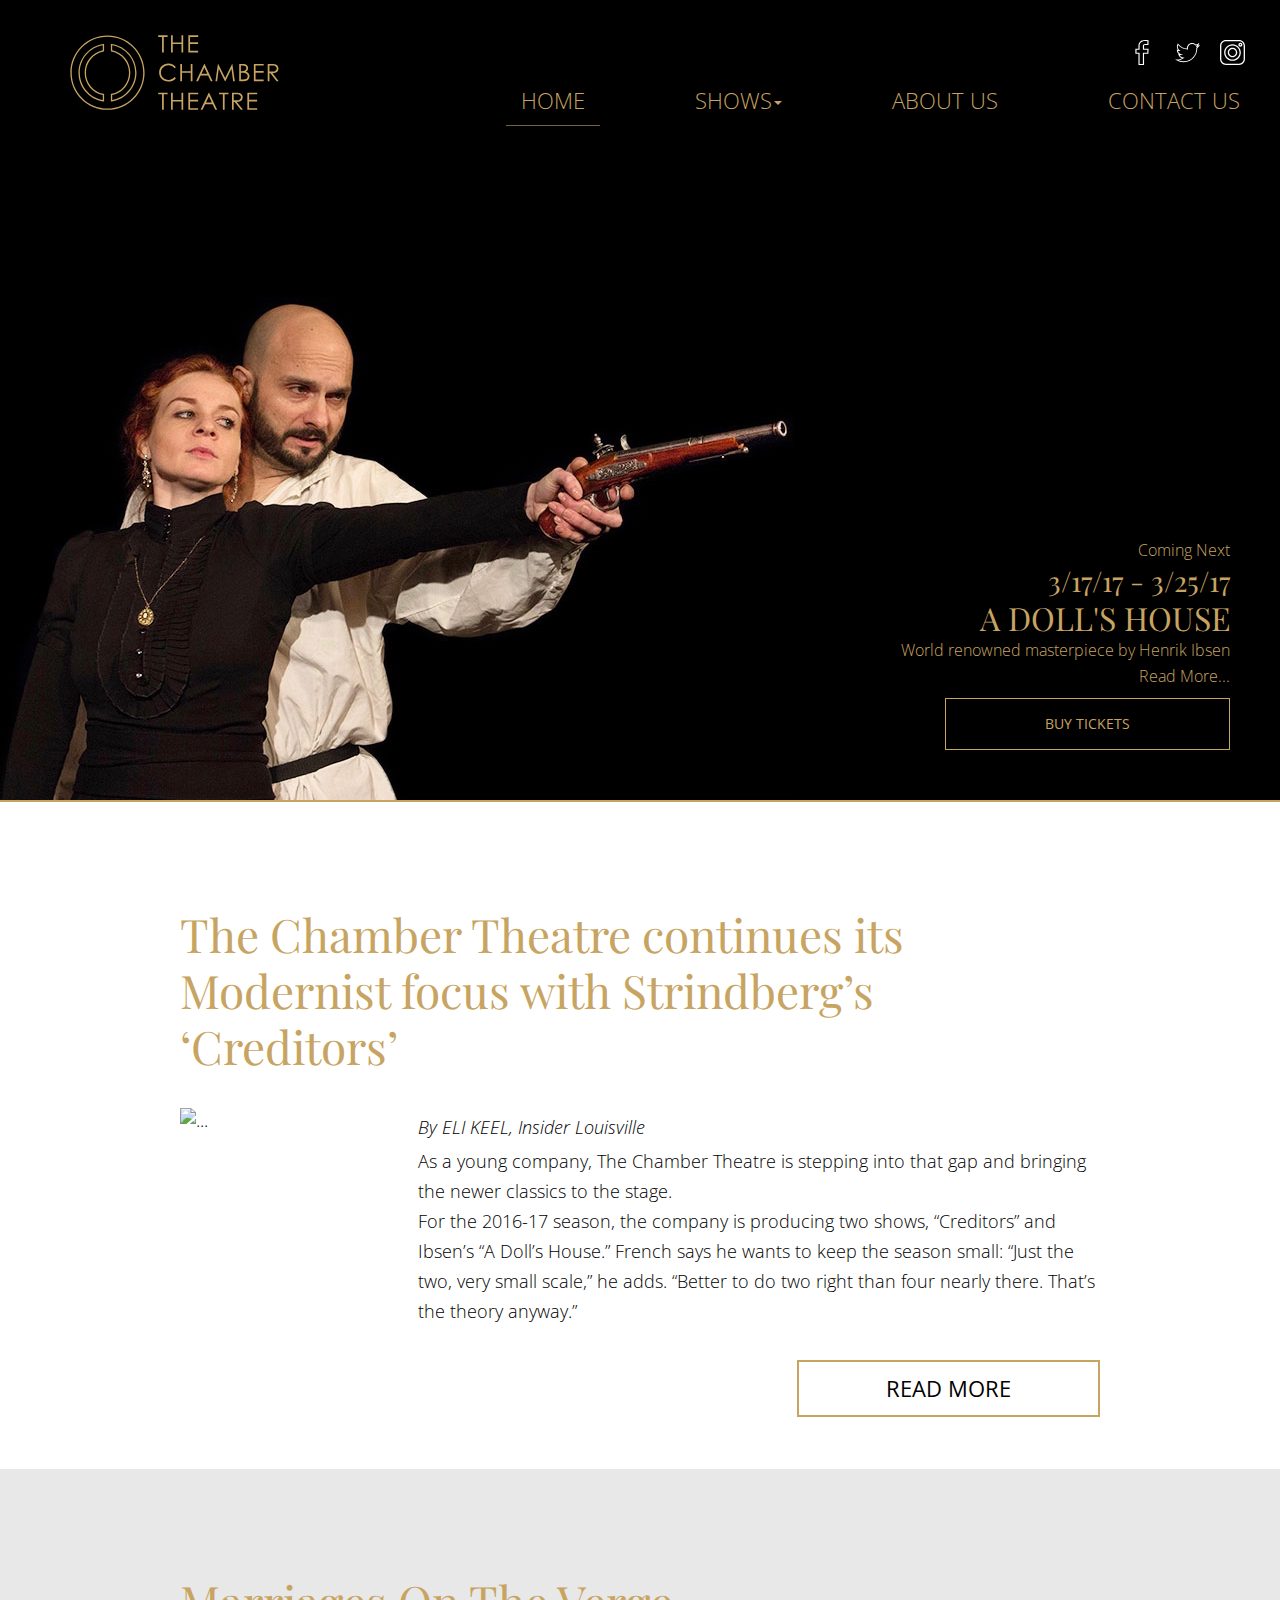
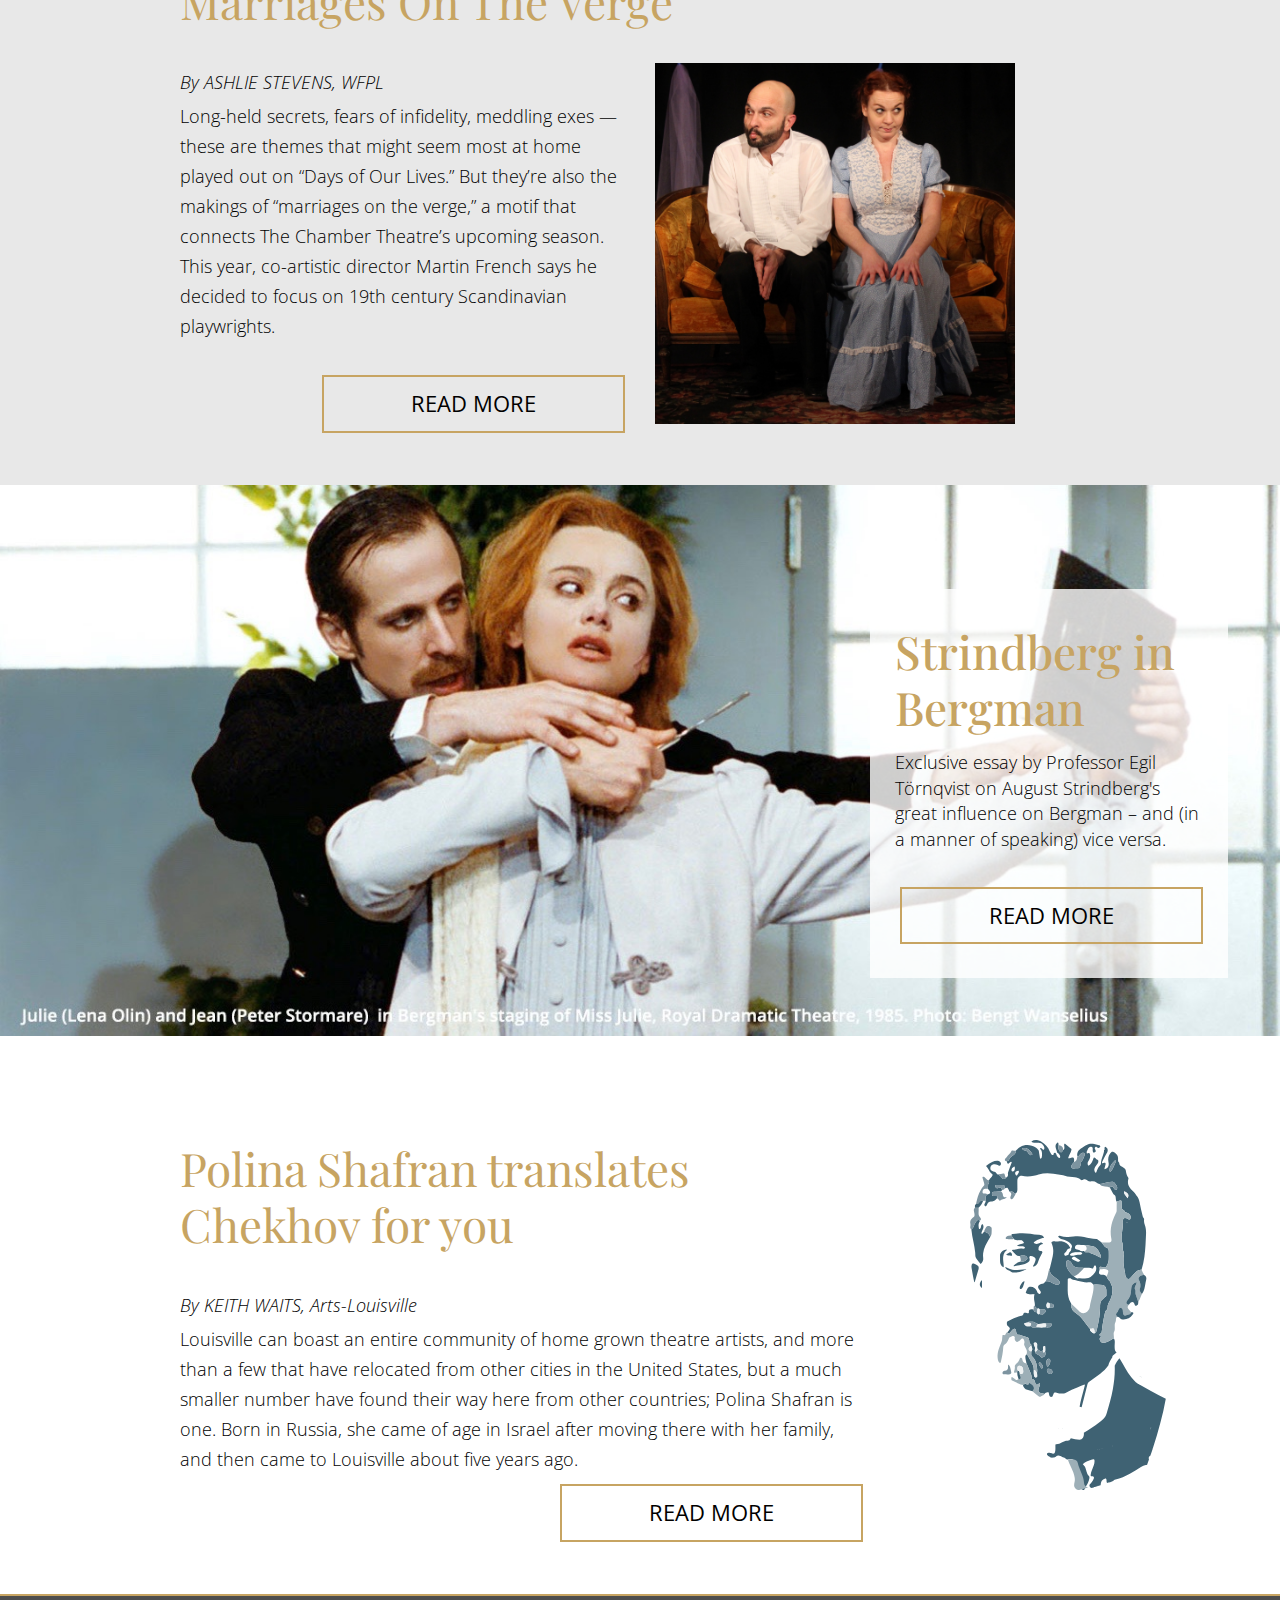
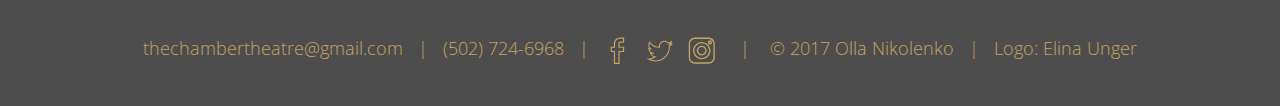
==== commit 92a349a1: "1024" ====
--- a/index.html
+++ b/index.html
@@ -49,7 +49,7 @@
                                                                                                class="social-icon navbar-social pull-right img-responsive "></a>
                 </div>
                 <ul class="nav navbar-nav navbar-right" id="navbar-menus">
-                    <li class="active"><a href="#">HOME<span class="sr-only">(current)</span></a></li>
+                    <li class="active"><a href="index.html">HOME<span class="sr-only">(current)</span></a></li>
                     <li class="dropdown"><a href="#" class="dropdown-toggle" data-toggle="dropdown" role="button"
                                             aria-haspopup="true" aria-expanded="false">SHOWS<span class="caret"></span></a>
                         <ul class="dropdown-menu">
@@ -91,24 +91,24 @@
     </div>
 </div>
 
-<div class="container">
+<div class="container eli-keel-container">
     <div class="col-md-10 col-md-offset-1">
         <div class="row">
-            <div class="hover-decoration">
-                <div class="page-header heading-style col-md-12">The Chamber Theatre<br> continues its Modernist focus<br> with
+
+                <div class="page-header heading-style col-md-12">The Chamber Theatre continues its Modernist focus with
                     Strindberg’s ‘Creditors’
                 </div>
-            </div>
+
             <div class="col-lg-3 col-md-3 col-sm-3 col-xs-12">
-                <img src="img/modernist.jpg"  alt="..."
+                <img src="img/212x212.jpg"  alt="..."
                      class="insider-louisville-image">
             </div>
             <div class="col-lg-9 col-md-9 col-sm-9 col-xs-12">
-                <div id="#panel-article-insider-louisville" class="panel panel-default panel-article-full">
+                <div class="panel-article-insider-louisville">
                     <div class="insider-louisville-text">
-                        <p> By ELI KEEL, Insider Louisville </p>
-
-                        <p class="eli-keel">As a young company, The Chamber Theatre is stepping into that gap and bringing the newer
+                        <p class="eli-keel section-text-block">
+                            <i class="author"> By ELI KEEL, Insider Louisville </i><br>
+                            As a young company, The Chamber Theatre is stepping into that gap and bringing the newer
                             classics to the stage.
                             <br> For the 2016-17 season, the company is producing two shows, “Creditors” and Ibsen’s
                             “A Doll’s House.” French says he wants to keep the season small: “Just the two, very
@@ -128,23 +128,23 @@
     <div class="container">
             <div class="marriages-on-the-verge-container col-md-10 col-md-offset-1">
                 <div class="row">
-                    <div class=""></div>
-                    <div class="page-header heading-style">Marriages On The Verge</div>
+                    <div class="page-header heading-style col-md-7">Marriages On The Verge</div>
+                    <div class="col-md-6 col-sm-12 col-xs-12 ashlie-stevens-text">
+                        <p class="section-text-block">
+                            <i class="author">By ASHLIE STEVENS, WFPL</i><br>
+                            Long-held secrets, fears of infidelity, meddling exes — these are themes that might seem
+                            most at home played out on “Days of Our Lives.” But they’re also the makings of
+                            “marriages on the verge,” a motif that connects The Chamber
+                            Theatre’s upcoming season.
+                            This year, co-artistic director Martin French says he decided to focus on 19th century
+                            Scandinavian playwrights.
+                        </p>
+                        <a href="http://wfpl.org/chamber-theatres-upcoming-season-explores-marriages-verge/"
+                           target="_blank" class="btn btn-read-more" role="button">READ MORE</a>
+                    </div>
                     <div class="col-md-6 col-sm-12 col-xs-12">
                         <img src="img/marriages_on_the_verge.jpg" id="" alt="..."
-                             class="img-responsive marriages-on-the-verge-img">
-                    </div>
-                    <div class="col-md-6 col-sm-12 col-xs-12 ashlie-stevens-text">
-                        <p> By ASHLIE STEVENS, WFPL </p>
-                        <p>Long-held secrets, fears of infidelity, meddling exes — these are themes that might seem
-                                    most at home played out on “Days of Our Lives.” But they’re also the makings of
-                                    “marriages on the verge,” a motif that connects The Chamber
-                                    Theatre’s upcoming season.
-                                    This year, co-artistic director Martin French says he decided to focus on 19th century
-                                    Scandinavian playwrights.
-                        </p>
-                        <a href="http://wfpl.org/chamber-theatres-upcoming-season-explores-marriages-verge/"
-                                   target="_blank" class="btn btn-read-more" role="button">READ MORE</a>
+                             class="marriages-on-the-verge-img">
                     </div>
                 </div>
             </div>
@@ -155,7 +155,7 @@
     <section class="strindberg-in-bergman-section">
         <div class="strindberg-in-bergman-container">
             <img src="img/Strindberg_Homepage_550.jpg" class="img-responsive" id="strindberg-in-bergman-image" alt="1">
-            <div class="well well-sm strindberg-in-bergman-well col-md-10">
+            <div class="strindberg-in-bergman-well col-md-10">
                 <div class="hover-decoration">
                     <h2 class="strindberg-in-bergman-heading"> Strindberg in Bergman</h2>
                         <p class="strindberg-in-bergman-text"> Exclusive essay by Professor Egil Törnqvist on August
@@ -169,31 +169,29 @@
     </section>
 </div>
 
-<div class="container-fluid">
-
+<div class="container">
         <div class="translate-chekhov-container col-md-10 col-md-offset-1">
             <div class="row">
                 <div class="col-md-9 col-sm-9 col-xs-12">
-                    <div class="hover-decoration">
+
                         <div class="page-header heading-style">Polina Shafran translates Chekhov for you</div>
-                    </div>
-                    <div id="panel-article-translate-chekhov" class="panel panel-default panel-article-full">
-                        <div class="">
-                            <p> By KEITH WAITS, Arts-Louisville</p>
-                            <p>Louisville can boast an entire community of home grown theatre artists, and more than a
+
+                    <div class="panel-article-translate-chekhov">
+                            <p section-text-block>
+                                <i class="author"> By KEITH WAITS, Arts-Louisville</i><br>
+                                Louisville can boast an entire community of home grown theatre artists, and more than a
                                 few that have relocated from other cities in the United States, but a much smaller
                                 number have found their way here from other countries; Polina Shafran is one. Born in
                                 Russia, she came of age in Israel after moving there with her family, and then came to
                                 Louisville about five years ago.
-                                <a href="http://arts-louisville.com/2016/01/04/polina-shafran-translates-chekhov-for-you/"
-                                   target="_blank" class="btn btn-read-more pull-right" role="button">READ MORE</a>
                             </p>
-                        </div>
+                            <a href="http://arts-louisville.com/2016/01/04/polina-shafran-translates-chekhov-for-you/"
+                           target="_blank" class="btn btn-read-more pull-right" role="button">READ MORE</a>
                     </div>
                 </div>
 
                 <div class="col-md-3 col-sm-3 col-xs-12">
-                    <img src="img/Chekhov_Homepage.svg" alt="..." class="chekhov"
+                    <img src="img/Chekhov_Homepage.svg" alt="..." class="chekhov-image"
                          style="width:350px;height:350px;">
                 </div>
             </div>
--- a/css/style.css
+++ b/css/style.css
@@ -1,3 +1,5 @@
+/*Common Styles Start*/
+
 body {
     font-family: 'Open Sans', sans-serif;
     font-size: 18px;
@@ -14,423 +16,9 @@
     padding: 0;
 }
 
-.fill-background-black {
-    background-color: black;
-    border-bottom: 2px solid #c7a462 ;
-}
-
-.fill-background-gray{
-    background-color: #E8E8E8;
-}
-
-.fill-footer {
-    background-color: #4d4d4d;
-    border-top: 2px solid #c7a462;
-}
-
-.top-container {
-    padding-left: 0px;
-    padding-right: 0px;
-    padding-top: 0px;
-    margin-bottom: 0px;
-    background-color: black;
-    height: 650px;
-    position: relative;
-   /* border-bottom: 2px solid #c7a462 ;*/
-}
-
-.top-non-home-page-container{
-    padding-left: 0px;
-    padding-right: 0px;
-    padding-top: 0px;
-    margin-bottom: 0px;
-    background-color: black;
-    height: 400px;
-    position: relative;
-   /* border-bottom: 2px solid #c7a462 ;*/
-}
-
-/*.chek-mate-top-container {
-    padding-top:60px;
-    padding-left: 300px;
-    padding-right: 350px; 
-}*/
-
-.chek-mate-top-container {
-    padding-top:60px;
-    margin-left:30%;
-    margin-right:auto;
-    max-width: 40%;
-}
-
-.chek-mate-photos-container {
-    padding-left:70px;
-    padding-right:100px;
-    padding-top:100px;
-}
-
-chek-mate-photos-container {
-    padding-left: 5%;
-    padding-right: auto;
-    padding-top: 100px;
-    max-width: 90%;
-}
-
-.chek-mate-trailer-container {
-    padding-top:60px;
-    padding-bottom: 60px;
-    padding-left: 400px;
-    padding-right: 400px;   
-}
-
-.reviews-container {
-    padding-top:60px;
-    margin-left:25%;
-    margin-right:auto;
-    max-width: 80%;  
-}
-
-/*.creditors-top-container {
-    padding-top:60px;
-    padding-left: 100px;
-    padding-right: 100px; 
-}*/
-
-.creditors-top-container {
-    padding-top:60px;
-    margin-left:30%;
-    margin-right:auto;
-    max-width: 40%;
-}
-
-.social-container {
-    max-width: 100%; 
-    padding-top:100px;
-    padding-bottom:100px;
-    width: 70%;
-}
-
-.email-phone-container {
-    padding-top:100px;
-    padding-bottom: 100px;
-    margin-right:auto; 
-    width: 50%;
-}
-
-.fill-email-phone-bg {
-    background-color: #e6e6e6;
-}
-
-.center-block {
-    display: table;
-    margin: 0 auto;
-}
-
-.center-text {
-    text-align: center;
-}
-
-.bold-gold-text {
-    color: #c7a462;
-    font-weight: bold;
-    margin-top: 2px;
-}
-
-.olla_copyright {
-    color: #c7a462 !important;
-}
-
-.olla_copyright:hover {
-    opacity: 0.5;
-    text-decoration: none !important;
-}
-
-
-.parallax {
-    height: 100%;     
-    background-attachment: fixed;
-    background-position: center;
-    background-repeat: no-repeat;
-    background-size: cover;
-    background-image: url("../img/2.jpg");
-}
-
-.top-img {
-    position: absolute; bottom: 0; 
-}
-
-.marriages-on-the-verge-container {
-    line-height: 30px;
-}
-
-.marriages-on-the-verge-img{
-    margin-bottom: 52px;
-}
-
-.article-section {
-    background-color: #E8E8E8;   
-}
-
-
-.strindberg-in-bergman-container .strindberg-in-bergman-well {
-    position: absolute;
-    background-color: rgba(255,255,255, 0.8);
-    z-index: 20;
-    top: 0px;
-    right: 52px;
-    max-width: 28%;
-    color: black;
-    margin-top: 104px;
-    padding-left: 25px;
-    padding-right: 25px;
-}
-
-.strindberg-in-bergman-container {
-    padding:0px;
-    margin-bottom: 0px;
-    width: 100%;
-    position: relative;
-}
-
-#strindberg-in-bergman-image {
-   /* position: relative;*/
-    width: 100%;
-    margin: 0;
-}
-
-
-.translate-chekhov-container {
-    border: 1px dashed blue;
-}
-
-.strindberg-and-helium-container {
-    padding-left: 10%;
-    padding-right: auto; 
-    padding-top: 45px;
-    padding-bottom: 30px;
-    margin: 0;
-    background-color: #E8E8E8;
-}
-
-#stringdberg-and-helium-panel-body {
-    padding-left:0px;
-    background-color: #E8E8E8;
-}
-
-#nav-bar {
-    height: 150px !important;
-}
-
-#navbar-menus {
-    padding-top: 0px;
-}
-#nav-bar-top {
-    margin-bottom: 0;
-    background-color: black;
-    border: 0px;
-    width: 100%;
-}
-
-#top-nav-social {
-    margin-top: 40px;
-    font-size: 0.7em;
-}
-
-#nav-bar-bottom {
-    background-color: #4d4d4d;
-    margin-bottom: 0px;
-    height: 110px;
-    border: 0px;
-    border-radius: 0px;
-   /* border-top: 2px solid #c7a462;*/
-}
-
-#social-row {
-    padding-top: 50px;
-    height: 100%
-}
-
-#contact-info-footer {
-    padding-top: 40px;
-    color: #c7a462 !important;
-    text-align: center;
-}
-
-#design-info-footer {
-    padding-top: 40px;
-    padding-right: 200px;
-    color: #c7a462 !important;
-    text-align: right;
-}
-
-#logo-img {
-    height: 75px;
-    width: auto;
-    margin-top: 35px;
-    margin-left: 70px;
-}
-
-.navbar-nav>li {
-    padding-top: 10px !important;
-    padding-left: 40px !important;
-    padding-right: 40px !important;
-    font-size: 22px !important;
-}
-.navbar-nav > li > .dropdown-menu { 
-    background-color: black;    
-}
-
-.dropdown-header {
-    color: white !important;   
-}
-
-.dropdown-menu > li > a {
-    color:white !important;   
-}
-.navbar-default .navbar-collapse {
-    border: 0px
-}
-
-.navbar-default .navbar-nav > li > a {
-    color: #c7a462;
-}
-
-.navbar-social {
-    margin-right: 20px;
-}
-
-.article-section {
-    height: 100%;
-    padding-top: 20px;
-}
-
-.strindberg-in-bergman-section {
-    height: 100%;   
-}
-
-#thumb-img {
-    padding-right: 3%;
-    padding-top: 1%;
-}
-
-.no-padding-left {
-    padding-left: 0px !important;
-}
-
-#marriages-on-the-verge-img {
-    max-height: 340px;
-  /*  max-width: 340px;*/
-    margin-top: 0px;
-    margin-left: 15px;
-}
-
-.panel-article {
-    border: 0px;
-    box-shadow: none;
-    padding-left: 350px;
-    padding-right: 300px;
-    height: 550px
-}
-
-.panel-article-full {
-    border: 0px;
-    box-shadow: none;
-    margin-left: -25px;
-}
-
-#panel-article-insider-louisville .panel-body {
-    padding: 0px;
-    margin-top: 0px;
-    line-height: 30px;
-    width: 105%;
-    padding-top: 0;
-}
-
-.eli-btn {
-    border-radius: 0;
-    -webkit-transition: all 0.3s;
-    -moz-transition: all 0.3s;
-    transition: all 0.3s;
-    color: black;
-    font-size: 22px;
-    background: none;
-    border: 6px solid #c7a462;
-    font-family: 'Open Sans', sans-serif;
-    padding: 11px 87px;
-    float: right;
-    margin-top: 26px;
-    margin-bottom: 30px;
-}
-
-#panel-article-marriages-on-the-verge {
-    margin-top: 20px;
-    padding-left: 0px;
-    padding-top:0px;
-    padding-bottom: 0px;
-    padding-right: 30px;
-    background-color: #E8E8E8
-}
-
-#panel-article-insider-louisville {
-    margin-top: 20px;
-    padding: 0px;
-}
-
-.insider-louisville-text{
-    margin-left: 30px;
-}
-
-#panel-article-translate-chekhov {
-    margin-top: 10px;
-    padding: 0px;
-    margin-left: 0;
-}
-
-#panel-show-description {
-    padding: 0px;   
-}
-
-.panel-left {
-    margin-top: 40px;
-    margin-left: 40px;
-    margin-right: 20px;
-    background-color: #f2f2f2;
-}
-
-.panel-chek-mate-cast-and-crew {
-    margin-left: 0px;
-    margin-right: 20px;
-    border:0px;
-    border-bottom:0px;
-    box-shadow: none;
-}
-.panel-right {
-    margin-top: 40px;
-    margin-right: 40px;
-    margin-left: 2.5%;
-    background-color: #f2f2f2;
-}
-
-#panel-contact-us {
-    margin:40px;
-    border: 1px solid #c7a462 ; 
-    text-align: center;
-    font-size: 36px;
-} 
-
-.square {
-    background: transparent;
-    width: 10vw;
-    height: 10vw;
-    border: 1px solid #c7a462;
-    border-radius: 25px;
-}
-
-.btn-outline {
-    background-color: transparent;
-    color: inherit;
-    font: inherit;
-    transition: all .5s;
+.section-text-block{
+    margin-top: 34px;
+    margin-bottom: 34px;
 }
 
 .btn-read-more {
@@ -445,192 +33,12 @@
     font-family: 'Open Sans', sans-serif;
     padding: 11px 87px;
     float: right;
-    margin-top: 45px;
-    margin-bottom: 30px;
-}
-
-.btn-buy-tickets-top {
-    color: #c7a462 !important;
-    border: 1px solid #c7a462 !important;
-    border-radius: 0px;
-    padding: 15px 99px;
 }
 
 .btn-read-more:hover,
 .btn-read-more:active {
     border: 2px solid #c7a462 ;
     opacity: 0.4
-}
-.sneak-pick-image {
-    padding: 2px;
-}
-
-.col-centered {
-    margin-left: 0px;
-    padding: 0px;
-}
-
-.jumbotron {
-    background-color: #E8E8E8;
-    color: black;
-    margin-bottom: 0;
-}
-
-#mission-jt {
-    background-color: white;
-    height: 200px;
-    width: 700px;
-    background-position: center;
-}
-
-.navbar-default .navbar-nav>.active>a {
-    background-color: transparent;
-    color: #c7a462;
-   /* text-decoration: underline;*/
-   border-bottom: 1px solid  rgba(199, 164, 98, 0.6);
-}
-
-.navbar-default .navbar-nav > li > a:hover, .navbar-default .navbar-nav > li > a:focus {
-   color: #c7a462;
-    opacity: 0.4;
-}
-
-.navbar-default .navbar-nav>.active>a:hover,
-.navbar-default .navbar-nav>.active>a:focus {
-    background-color: transparent;
-    color: #c7a462;
-    opacity: 0.4;
-}
-.navbar-default .navbar-nav > .open > a, .navbar-default .navbar-nav > .open > a:hover, .navbar-default .navbar-nav > .open > a:focus {
-    background-color:transparent;
-    opacity: 0.4;
-    color: #c7a462
-}
-
-.dropdown-menu > li > a:hover, .dropdown-menu > li > a:focus {
-    text-decoration: none;
-    opacity: 0.4;
-    background-color: transparent;
-}
-
-.dropdown-menu .divider {
-    background-color: #c7a462 !important;
-}
-
-.social-icon {
-    -webkit-text-stroke-width: 1px;
-    -webkit-text-stroke-color: white;
-    color: transparent !important;
-    height: 2em;
-    width: 2em;
-}
-
-.social-icon:hover,
-.social-icon:focus {
-    opacity: 0.4;
-}
-
-.social-icon-footer {
-    -webkit-text-stroke-width: 1px;
-    -webkit-text-stroke-color: #c7a462;
-    color: transparent !important;
-    height: 1.5em;
-    width: 1.5em;
-}
-
-.social-icon-footer:hover,
-.social-icon-footer:focus {
-    opacity: 0.4;
-}
-
-.social-icon-contact-us {
-    color: transparent !important;
-    margin: 0;
-    height: 11em;
-    width: auto;
-}
-
-.social-icon-contact-us-no-hover {
-    color: transparent !important;
-    margin: 0;
-    height: 11em;
-    width: auto; 
-}
-
-.social-icon-contact-us:hover {
-    opacity: 0.5;
-}
-
-.info-column {
-    font-size: 18px !important;
-    font-family: 'Open Sans', sans-serif;
-    font-weight: 100 !important;
-}
-
-.info-column-right {
-    padding-right: 50px;
-}
-
-.info-column-left {
-    padding-left: 50px;
-}
-
-#side-thumbnail {
-    margin-top: 70px;
-    border-radius: 0;
-    background-color: #e6e6e6;
-    padding-left: 100px;
-    padding-right: 100px;
-    line-height: 30px;
-}
-
-#side-thumbnail p {
-    font-size: 18px !important;
-}
-
-.eli-keel{
-    line-height: 30px;
-}
-
-.coart-dir {
-    padding-top: 40px;
-    padding-bottom: 20px;
-    /*padding-left: 20px;*/
-}
-
-#artistic-director-thumbnail {
-    border: 0px;
-    background-color: #f2f2f2;
-}
-
-.coart-name {
-    margin-top: 80px;
-    margin-bottom: 0px !important;
-    font-size: 32px;
-    font-family: 'Open Sans', sans-serif;
-    font-weight: lighter;
-    color: #c7a462 ;
-}
-
-.coart-pos {
-    font-size: 18px;
-    font-family: 'Open Sans', sans-serif;
-    font-weight: lighter;
-    font-style: italic;
-    color: #c7a462 ;
-}
-
-.bio-text {
-    font-family: 'Open Sans';
-    font-style: normal;
-    font-weight: 300 !important;
-}
-
-.bio-text-insert {
-    font-family: 'Playfair Display';
-    font-weight: bold;
-    font-style: italic;
-    font-size: 18px;
 }
 
 .heading-style {
@@ -654,93 +62,222 @@
     font-style: italic;
 }
 
-.show-heading-style {
+/*Backgrounds*/
+.fill-background-black {
+    background-color: black;
+    border-bottom: 2px solid #c7a462 ;
+}
+
+.fill-background-gray{
+    background-color: #E8E8E8;
+}
+
+.fill-footer {
+    background-color: #4d4d4d;
+    border-top: 2px solid #c7a462;
+}
+
+/*Other Common*/
+.author{
+    line-height: 38px;
+}
+
+.page-header {
+    margin-top: 104px;
+}
+
+/*Common Styles End*/
+
+
+
+/*Header Start*/
+#logo-img {
+    height: 75px;
+    width: auto;
+    margin-top: 35px;
+    margin-left: 70px;
+}
+
+/*Dropdown menu*/
+.navbar-default .navbar-toggle {
+    border: none;
+}
+
+
+#nav-bar {
+    height: 150px !important;
+}
+
+#navbar-menus {
+    padding-top: 0px;
+}
+#nav-bar-top {
+    margin-bottom: 0;
+    background-color: black;
+    border: 0px;
+    width: 100%;
+}
+
+#top-nav-social {
+    margin-top: 40px;
+    font-size: 0.7em;
+}
+
+#nav-bar-bottom {
+    background-color: #4d4d4d;
+    margin-bottom: 0px;
+    height: 110px;
+    border: 0px;
+    border-radius: 0px;
+}
+
+.navbar-nav>li {
+    padding-top: 10px !important;
+    padding-left: 40px !important;
+    padding-right: 40px !important;
+    font-size: 22px !important;
+}
+.navbar-nav > li > .dropdown-menu {
+    background-color: black;
+}
+
+.dropdown-header {
+    color: white !important;
+}
+
+.dropdown-menu > li > a {
+    color:white !important;
+}
+.navbar-default .navbar-collapse {
+    border: 0px
+}
+
+.navbar-default .navbar-nav > li > a {
     color: #c7a462;
-    font-size: 65px;
-    font-family: "Playfair Display";
-    padding-bottom: 0px;
-    margin: 0px;
-    border: 0px;
-    line-height: 48px;
-}
-
-.show-subheading-style {
+}
+
+.navbar-social {
+    margin-right: 20px;
+}
+
+.navbar-default .navbar-nav>.active>a {
+    background-color: transparent;
     color: #c7a462;
-    font-size: 18px;
-    font-family: "Playfair Display";
-    font-weight: bold;
-    padding-bottom: 0px;
-    margin: 0px;
-    border: 0px;
-    line-height: 48px;
-}
-
-.boor-and-proposal-heading {
-    font-weight: bold;
-    padding-bottom: 0px;
-    margin: 0px;
-}
-
-.boor-and-proposal-description {
-    padding-right: 150px;
-    padding-left: 150px;
-}
-
-.boor-and-proposal-info {
+    /* text-decoration: underline;*/
+    border-bottom: 1px solid  rgba(199, 164, 98, 0.6);
+}
+
+.navbar-default .navbar-nav > li > a:hover, .navbar-default .navbar-nav > li > a:focus {
     color: #c7a462;
-    font-size: 1.8vw;
-}
-
-.creditors-info {
+    opacity: 0.4;
+}
+
+.navbar-default .navbar-nav>.active>a:hover,
+.navbar-default .navbar-nav>.active>a:focus {
+    background-color: transparent;
     color: #c7a462;
-    font-size: 1.8vw;  
-}
-
-.creditors-description {
-    padding-right: 350px;
-    padding-left: 350px;
-}
-
-.text-weight-400 {
-    font-weight: 400;
-}
-
-.gold-heading-small {
-    font-style: italic;
-    color:#c7a462;
-}
-
-.strindberg-in-bergman-heading {
-    color: #c7a462;
-    font-size: 46px;
-    font-family: "Playfair Display";
-    padding-bottom: 0px;
-    margin: 0px;
-    border: 0px;
-    margin-top: -25px;
-    line-height: 56px;
-}
-
-.strindberg-in-bergman-text {
-    font-family: 'Open Sans';
-    font-weight: lighter;
-    margin: 0px;
-    border: 0px;
-    text-align: left;
-    color: black;
-    margin-top: 15px;
-}
-
-.carousel-caption {
-    width: 24.5%;
-    /* height: 37%;*/
-    height: 13vh;
-    width: 25vw;
-    right: 2% !important;
-    bottom: 23%;
-    left: auto;
-    top: auto;
-    resize: none;
+    opacity: 0.4;
+}
+.navbar-default .navbar-nav > .open > a, .navbar-default .navbar-nav > .open > a:hover, .navbar-default .navbar-nav > .open > a:focus {
+    background-color:transparent;
+    opacity: 0.4;
+    color: #c7a462
+}
+
+.dropdown-menu > li > a:hover, .dropdown-menu > li > a:focus {
+    text-decoration: none;
+    opacity: 0.4;
+    background-color: transparent;
+}
+
+.dropdown-menu .divider {
+    background-color: #c7a462 !important;
+}
+
+.social-icon {
+    -webkit-text-stroke-width: 1px;
+    -webkit-text-stroke-color: white;
+    color: transparent !important;
+    height: 2em;
+    width: 2em;
+}
+
+.social-icon:hover,
+.social-icon:focus {
+    opacity: 0.4;
+}
+/*Header End*/
+
+/*Footer Start*/
+
+.olla_copyright {
+    color: #c7a462 !important;
+}
+
+.olla_copyright:hover {
+    opacity: 0.5;
+    text-decoration: none !important;
+}
+
+#contact-info-footer {
+    padding-top: 40px;
+    color: #c7a462 !important;
+    text-align: center;
+}
+
+#design-info-footer {
+    padding-top: 40px;
+    padding-right: 200px;
+    color: #c7a462 !important;
+    text-align: right;
+}
+
+.social-icon-footer {
+    -webkit-text-stroke-width: 1px;
+    -webkit-text-stroke-color: #c7a462;
+    color: transparent !important;
+    height: 1.5em;
+    width: 1.5em;
+}
+
+.social-icon-footer:hover,
+.social-icon-footer:focus {
+    opacity: 0.4;
+}
+
+.social-icon-contact-us {
+    color: transparent !important;
+    margin: 0;
+    height: 11em;
+    width: auto;
+}
+
+.social-icon-contact-us-no-hover {
+    color: transparent !important;
+    margin: 0;
+    height: 11em;
+    width: auto;
+}
+
+.social-icon-contact-us:hover {
+    opacity: 0.5;
+}
+
+
+/*Footer End*/
+
+
+/*Home Page Start*/
+
+/*Coming Next Section Start*/
+.top-container {
+    padding-left: 0px;
+    padding-right: 0px;
+    padding-top: 0px;
+    margin-bottom: 0px;
+    background-color: black;
+    height: 650px;
+    position: relative;
 }
 
 .top-container .announce-well {
@@ -757,38 +294,6 @@
     text-align: right;
 }
 
-.top-non-home-page-container .announce-well {
-    position: absolute;
-    background-color: transparent;
-    border: 0px;
-    color: #c7a462;
-    z-index: 20;
-    margin: 0px;
-    text-align: left;
-    bottom: 0px;
-    right:0px;
-    padding: 50px;
-    text-align: right;
-}
-
-.my-well {
-     position: relative;
-     top: 0px
-}
-
-.coming-next-block{
-    float: right;
-    text-align: right;
-}
-
-.coming-next {
-    font-family: 'Open Sans' !important;
-    font-weight: lighter;
-    font-size: 16px !important;
-    line-height: 34px !important;
-    margin: 0px;
-}
-
 .show-name {
     font-family: "Playfair Display";
     font-weight: regular;
@@ -810,6 +315,12 @@
     font-size: 16px;
     line-height: 10px;
 }
+
+#announcent-clickable-section:hover {
+    text-decoration: none !important;
+    color: rgba(199, 164, 98, 0.5) !important;
+}
+
 
 .announcement-btn {
     font-family: 'Open Sans' !important;
@@ -820,11 +331,340 @@
     margin: 5px 0px 0px 0px;
 }
 
+.top-img {
+    position: absolute; bottom: 0;
+}
+
+.btn-buy-tickets-top {
+    color: #c7a462 !important;
+    border: 1px solid #c7a462 !important;
+    border-radius: 0px;
+    padding: 15px 99px;
+}
+/*Coming Next Section End*/
+
+/*Eli Keel Section Start*/
+.eli-keel-container{
+    margin-bottom: 52px;
+}
+
+.panel-article-insider-louisville {
+    /*margin-top: 20px;*/
+    /*padding: 0px;*/
+}
+
+.insider-louisville-text{
+    /*margin-left: 30px;*/
+}
+
+.eli-keel{
+    line-height: 30px;
+}
+
+.insider-louisville-image{
+    width: 100%;
+    margin-top: 34px;
+}
+/*Eli Keel Section End*/
+
+/*Marriages On The Verge Section Start*/
+.marriages-on-the-verge-container {
+    line-height: 30px;
+    margin-bottom: 52px;
+}
+
+.marriages-on-the-verge-img{
+    width: 81%;
+    margin-top: 34px;
+}
+
+
+/*Marriages On The Verge Section End*/
+
+/*Strindberg in Bergman Section Start*/
+.strindberg-in-bergman-container .strindberg-in-bergman-well {
+    position: absolute;
+    background-color: rgba(255,255,255, 0.8);
+    z-index: 20;
+    top: 0px;
+    right: 52px;
+    max-width: 28%;
+    color: black;
+    margin-top: 104px;
+    padding-left: 25px;
+    padding-right: 25px;
+    padding-bottom: 34px;
+    padding-top: 34px;
+}
+
+.strindberg-in-bergman-container {
+    padding:0px;
+    margin-bottom: 0px;
+    width: 100%;
+    position: relative;
+}
+
+#strindberg-in-bergman-image {
+    /* position: relative;*/
+    width: 100%;
+    margin: 0;
+}
+
+.strindberg-in-bergman-heading {
+    color: #c7a462;
+    font-size: 46px;
+    font-family: "Playfair Display";
+    padding-bottom: 0px;
+    margin: 0px;
+    border: 0px;
+    margin-top: 0px;
+    line-height: 56px;
+}
+
+.strindberg-in-bergman-text {
+    font-family: 'Open Sans';
+    font-weight: lighter;
+    margin: 0px;
+    border: 0px;
+    text-align: left;
+    color: black;
+    margin-top: 15px;
+    margin-bottom: 34px
+}
+/*Strindberg in Bergman Section End*/
+
+/*Chekhov Section Start*/
+.translate-chekhov-container{
+    margin-bottom: 52px;
+}
+
+.chekhov-image{
+    margin-top: 104px;
+}
+
+.panel-article-translate-chekhov p {
+   line-height: 30px;
+    margin-top: 34px;
+}
+
+#panel-article-translate-chekhov .panel-body {
+    padding: 0px;
+    margin-top: 0px;
+    line-height: 30px;
+}
+/*Chekhov Section End*/
+
+/*Home Page End*/
+
+
+/*About Us Page Start*/
+.coart-dir {
+    padding-top: 40px;
+    padding-bottom: 20px;
+    /*padding-left: 20px;*/
+}
+
+.coart-name {
+    margin-top: 80px;
+    margin-bottom: 0px !important;
+    font-size: 32px;
+    font-family: 'Open Sans', sans-serif;
+    font-weight: lighter;
+    color: #c7a462 ;
+}
+
+.coart-pos {
+    font-size: 18px;
+    font-family: 'Open Sans', sans-serif;
+    font-weight: lighter;
+    font-style: italic;
+    color: #c7a462 ;
+}
+
+.bio-text {
+    font-family: 'Open Sans';
+    font-style: normal;
+    font-weight: 300 !important;
+}
+
+.bio-text-insert {
+    font-family: 'Playfair Display';
+    font-weight: bold;
+    font-style: italic;
+    font-size: 18px;
+}
+
+.aboutus-container {
+    padding-top:104px;
+    line-height: 30px;
+}
+
+.coming-next-container{
+    margin-top: 60px;
+}
+.coming-next-text-block{
+    float: right;
+    padding-right: 40px;
+    text-align: right;
+}
+
+.director-img {
+    height: 160px;
+}
+
+.bio-column {
+    /*border: 1px dashed red;*/
+    padding: 0 140px;
+    margin-bottom: 52px;
+}
+/*About Us Page End*/
+
+
+/*HZ Start*/
+
+.chek-mate-top-container {
+    padding-top:60px;
+    margin-left:30%;
+    margin-right:auto;
+    max-width: 40%;
+}
+
+.chek-mate-photos-container {
+    padding-left:70px;
+    padding-right:100px;
+    padding-top:100px;
+}
+
+chek-mate-photos-container {
+    padding-left: 5%;
+    padding-right: auto;
+    padding-top: 100px;
+    max-width: 90%;
+}
+
+.chek-mate-trailer-container {
+    padding-top:60px;
+    padding-bottom: 60px;
+    padding-left: 400px;
+    padding-right: 400px;
+}
+
+.reviews-container {
+    padding-top:60px;
+    margin-left:25%;
+    margin-right:auto;
+    max-width: 80%;
+}
+
+.creditors-top-container {
+    padding-top:60px;
+    margin-left:30%;
+    margin-right:auto;
+    max-width: 40%;
+}
+
+.social-container {
+    max-width: 100%;
+    padding-top:100px;
+    padding-bottom:100px;
+    width: 70%;
+}
+
+.email-phone-container {
+    padding-top:100px;
+    padding-bottom: 100px;
+    margin-right:auto;
+    width: 50%;
+}
+
+.fill-email-phone-bg {
+    background-color: #e6e6e6;
+}
+
+.center-block {
+    display: table;
+    margin: 0 auto;
+}
+
+.center-text {
+    text-align: center;
+}
+
+.bold-gold-text {
+    color: #c7a462;
+    font-weight: bold;
+    margin-top: 2px;
+}
+
+.panel-chek-mate-cast-and-crew {
+    margin-left: 0px;
+    margin-right: 20px;
+    border:0px;
+    border-bottom:0px;
+    box-shadow: none;
+}
+
+
+#panel-contact-us {
+    margin:40px;
+    border: 1px solid #c7a462 ;
+    text-align: center;
+    font-size: 36px;
+}
+
+.jumbotron {
+    background-color: #E8E8E8;
+    color: black;
+    margin-bottom: 0;
+}
+
+#mission-jt {
+    background-color: white;
+    height: 200px;
+    width: 700px;
+    background-position: center;
+}
+
+.boor-and-proposal-heading {
+    font-weight: bold;
+    padding-bottom: 0px;
+    margin: 0px;
+}
+
+.boor-and-proposal-description {
+    padding-right: 150px;
+    padding-left: 150px;
+}
+
+.boor-and-proposal-info {
+    color: #c7a462;
+    font-size: 1.8vw;
+}
+
+.creditors-info {
+    color: #c7a462;
+    font-size: 1.8vw;
+}
+
+.creditors-description {
+    padding-right: 350px;
+    padding-left: 350px;
+}
+
+.text-weight-400 {
+    font-weight: 400;
+}
+
+.gold-heading-small {
+    font-style: italic;
+    color:#c7a462;
+}
+
 .vault-btn {
     font-family: 'Open Sans' !important;
     font-weight: lighter !important;
     color: #c7a462 !important;
-    font-size: 1.6vw !important; 
+    font-size: 1.6vw !important;
     padding: 0px !important;
 }
 
@@ -833,41 +673,6 @@
     opacity: 0.4;
     text-decoration: none;
 }
-
-.announcement-btn-p {
-    text-align: right !important;
-    padding-top: 5px;
-}
-
-.buy-tickets-top {
-    text-align: right !important;
-    padding: 5px;
-    color: #c7a462 !important;
-    text-decoration: none;
-    border-bottom: 1px solid rgba(199, 164, 98, 0.6);
-}
-
-.buy-tickets-top:hover {
-    opacity: 0.4;
-    text-decoration: none;
-}
-
-#announcent-clickable-section:hover {
-    text-decoration: none !important;
-    color: rgba(199, 164, 98, 0.5) !important;
-}
-
-#panel-article-translate-chekhov .panel-body {
-    padding: 0px;
-    margin-top: 0px;
-    line-height: 30px;
-}
-
-.page-header {
-    margin-top: 104px;
-    margin-bottom: 34px;
-}
-
 
 /* entire container, keeps perspective */
 
@@ -934,9 +739,9 @@
 
 /* Indicators list style */
 .article-slide .gallery-carousel-indicators {
- /*   bottom: 0;
-    left: 0;
-    margin-left: 0px;*/
+    /*   bottom: 0;
+       left: 0;
+       margin-left: 0px;*/
     width: 100%;
     position: relative;
     bottom: -1px !important;
@@ -984,7 +789,7 @@
 }
 
 .panel-reviews {
-    height: 400px; 
+    height: 400px;
     overflow-y: scroll;
 }
 
@@ -1013,7 +818,7 @@
     padding-bottom: 0px;
     margin: 0px;
     border: 0px;
-    line-height: 36px;   
+    line-height: 42px;
 }
 
 .panel-link-to-article-text {
@@ -1106,7 +911,7 @@
 }
 
 .creditors-review-column {
-   margin-right: 0px !important; 
+    margin-right: 0px !important;
 }
 
 .hover-decoration{
@@ -1136,133 +941,142 @@
     }
 }
 
-
-/*About Us styles*/
-.aboutus-container {
-    padding-top:104px;
-    line-height: 30px;
-}
-
-.coming-next-container{
-    margin-top: 60px;
-}
-.coming-next-text-block{
-    float: right;
-    padding-right: 40px;
-    text-align: right;
-}
-
-.director-img {
-    height: 160px;
-}
+/*HZ End*/
+
+
+
 
 
 /*MOBILE STYLES*/
 
-/*iPad Pro*/
-@media (max-width: 1310px){
+
+
+@media (max-width: 1025px) {
     html, body {
-        max-width: 100%;
-        overflow-x: hidden;
-    }
-
-    .insider-louisville-container .panel-body {
-        padding: 0px;
-        margin-top: 52px;
-        line-height: 38px;
-        font-size: 35px;
-    }
-
-    .marriages-on-the-verge-container {
-        margin-left: 25%;
-        margin-right: auto;
-        max-width: 65%;
-        max-height: 620px;
-        line-height: 30px;
-        font-size: 18px;
+    max-width: 100%;
+    overflow-x: hidden;
     }
 
     .strindberg-in-bergman-container .strindberg-in-bergman-well {
         position: absolute;
         background-color: rgba(255,255,255, 0.85);
         z-index: 20;
-        top: -77px;
+        top: 0px;
         right: 52px;
-        max-width: 38%;
+        max-width: 61%;
         color: black;
         margin-top: 104px;
         padding-left: 25px;
         padding-right: 25px;
-    }
-
-    .translate-chekhov-container {
-        padding-top: 83px;
-        padding-bottom: 30px;
-        margin-left: 20%;
-        margin-right: auto;
-        max-width: 65%;
-        max-height: 500px;
-    }
-
-    .translate-chekhov-container .page-header {
-        margin-top: -125px;
-        margin-bottom: 34px;
-    }
-
-    .translate-chekhov-container .panel-body {
-        padding: 0px;
-        margin-top: 52px;
-        line-height: 44px;
-        font-size: 30px;
-    }
-
-    .chekhov{
-        position: absolute;
-        left: -126px;
-    }
-
-    /*About Us Styles*/
-    .aboutus-container{
-        font-size: 35px;
-        line-height: 56px;
-    }
-
-    .bio-column{
-        padding: 0 43px;
-    }
-
-    .coart-dir {
-        padding-top: 40px;
-        padding-bottom: 20px;
-        padding-left: 0px;
-        margin-left: -57px;
-    }
-
-    .coart-name {
-        margin-bottom: 0px !important;
-        margin-top: 0;
-        font-size: 60px;
-        font-family: 'Open Sans', sans-serif;
-        font-weight: lighter;
-        color: #c7a462;
-    }
-
-    .coart-pos {
-        font-size: 34px;
-        font-family: 'Open Sans', sans-serif;
-        font-weight: lighter;
-        font-style: italic;
-        color: #c7a462;
-        margin-top: 11px;
-    }
-
-    .bio-text-insert {
-        font-family: 'Playfair Display';
-        font-weight: bold;
-        font-style: italic;
-        font-size: 35px;
-    }
-}
+        padding-bottom: 34px;
+        padding-top: 34px;
+    }
+}
+
+/*iPad Pro*/
+/*@media (max-width: 1310px){*/
+    /*html, body {*/
+        /*max-width: 100%;*/
+        /*overflow-x: hidden;*/
+    /*}*/
+
+    /*.insider-louisville-container .panel-body {*/
+        /*padding: 0px;*/
+        /*margin-top: 52px;*/
+        /*line-height: 38px;*/
+        /*font-size: 35px;*/
+    /*}*/
+
+    /*.marriages-on-the-verge-container {*/
+        /*margin-left: 25%;*/
+        /*margin-right: auto;*/
+        /*max-width: 65%;*/
+        /*max-height: 620px;*/
+        /*line-height: 30px;*/
+        /*font-size: 18px;*/
+    /*}*/
+
+    /*.strindberg-in-bergman-container .strindberg-in-bergman-well {*/
+        /*position: absolute;*/
+        /*background-color: rgba(255,255,255, 0.85);*/
+        /*z-index: 20;*/
+        /*top: -77px;*/
+        /*right: 52px;*/
+        /*max-width: 38%;*/
+        /*color: black;*/
+        /*margin-top: 104px;*/
+        /*padding-left: 25px;*/
+        /*padding-right: 25px;*/
+    /*}*/
+
+    /*.translate-chekhov-container {*/
+        /*padding-top: 83px;*/
+        /*padding-bottom: 30px;*/
+        /*margin-left: 20%;*/
+        /*margin-right: auto;*/
+        /*max-width: 65%;*/
+        /*max-height: 500px;*/
+    /*}*/
+
+    /*.translate-chekhov-container .page-header {*/
+        /*margin-top: -125px;*/
+        /*margin-bottom: 34px;*/
+    /*}*/
+
+    /*.translate-chekhov-container .panel-body {*/
+        /*padding: 0px;*/
+        /*margin-top: 52px;*/
+        /*line-height: 44px;*/
+        /*font-size: 30px;*/
+    /*}*/
+
+    /*.chekhov{*/
+        /*position: absolute;*/
+        /*left: -126px;*/
+    /*}*/
+
+    /*!*About Us Styles*!*/
+    /*.aboutus-container{*/
+        /*font-size: 35px;*/
+        /*line-height: 56px;*/
+    /*}*/
+
+    /*.bio-column{*/
+        /*padding: 0 43px;*/
+    /*}*/
+
+    /*.coart-dir {*/
+        /*padding-top: 40px;*/
+        /*padding-bottom: 20px;*/
+        /*padding-left: 0px;*/
+        /*margin-left: -57px;*/
+    /*}*/
+
+    /*.coart-name {*/
+        /*margin-bottom: 0px !important;*/
+        /*margin-top: 0;*/
+        /*font-size: 60px;*/
+        /*font-family: 'Open Sans', sans-serif;*/
+        /*font-weight: lighter;*/
+        /*color: #c7a462;*/
+    /*}*/
+
+    /*.coart-pos {*/
+        /*font-size: 34px;*/
+        /*font-family: 'Open Sans', sans-serif;*/
+        /*font-weight: lighter;*/
+        /*font-style: italic;*/
+        /*color: #c7a462;*/
+        /*margin-top: 11px;*/
+    /*}*/
+
+    /*.bio-text-insert {*/
+        /*font-family: 'Playfair Display';*/
+        /*font-weight: bold;*/
+        /*font-style: italic;*/
+        /*font-size: 35px;*/
+    /*}*/
+/*}*/
 
 /*iPad*/
 @media (max-width: 768px){
@@ -1328,9 +1142,10 @@
         position: absolute;
         background-color: rgba(255,255,255, 0.85);
         z-index: 20;
-        top:-88px;
+        top: -49px;
         right: 52px;
-        max-width: 49%;
+        max-width: 60%;
+        height: 238px;
         color: black;
         padding-left: 25px;
         padding-right: 25px;
@@ -1343,7 +1158,7 @@
         padding-bottom: 0px;
         margin: 0px;
         border: 0px;
-        margin-top: -50px;
+        margin-top: 4px;
         line-height: 35px;
     }
 
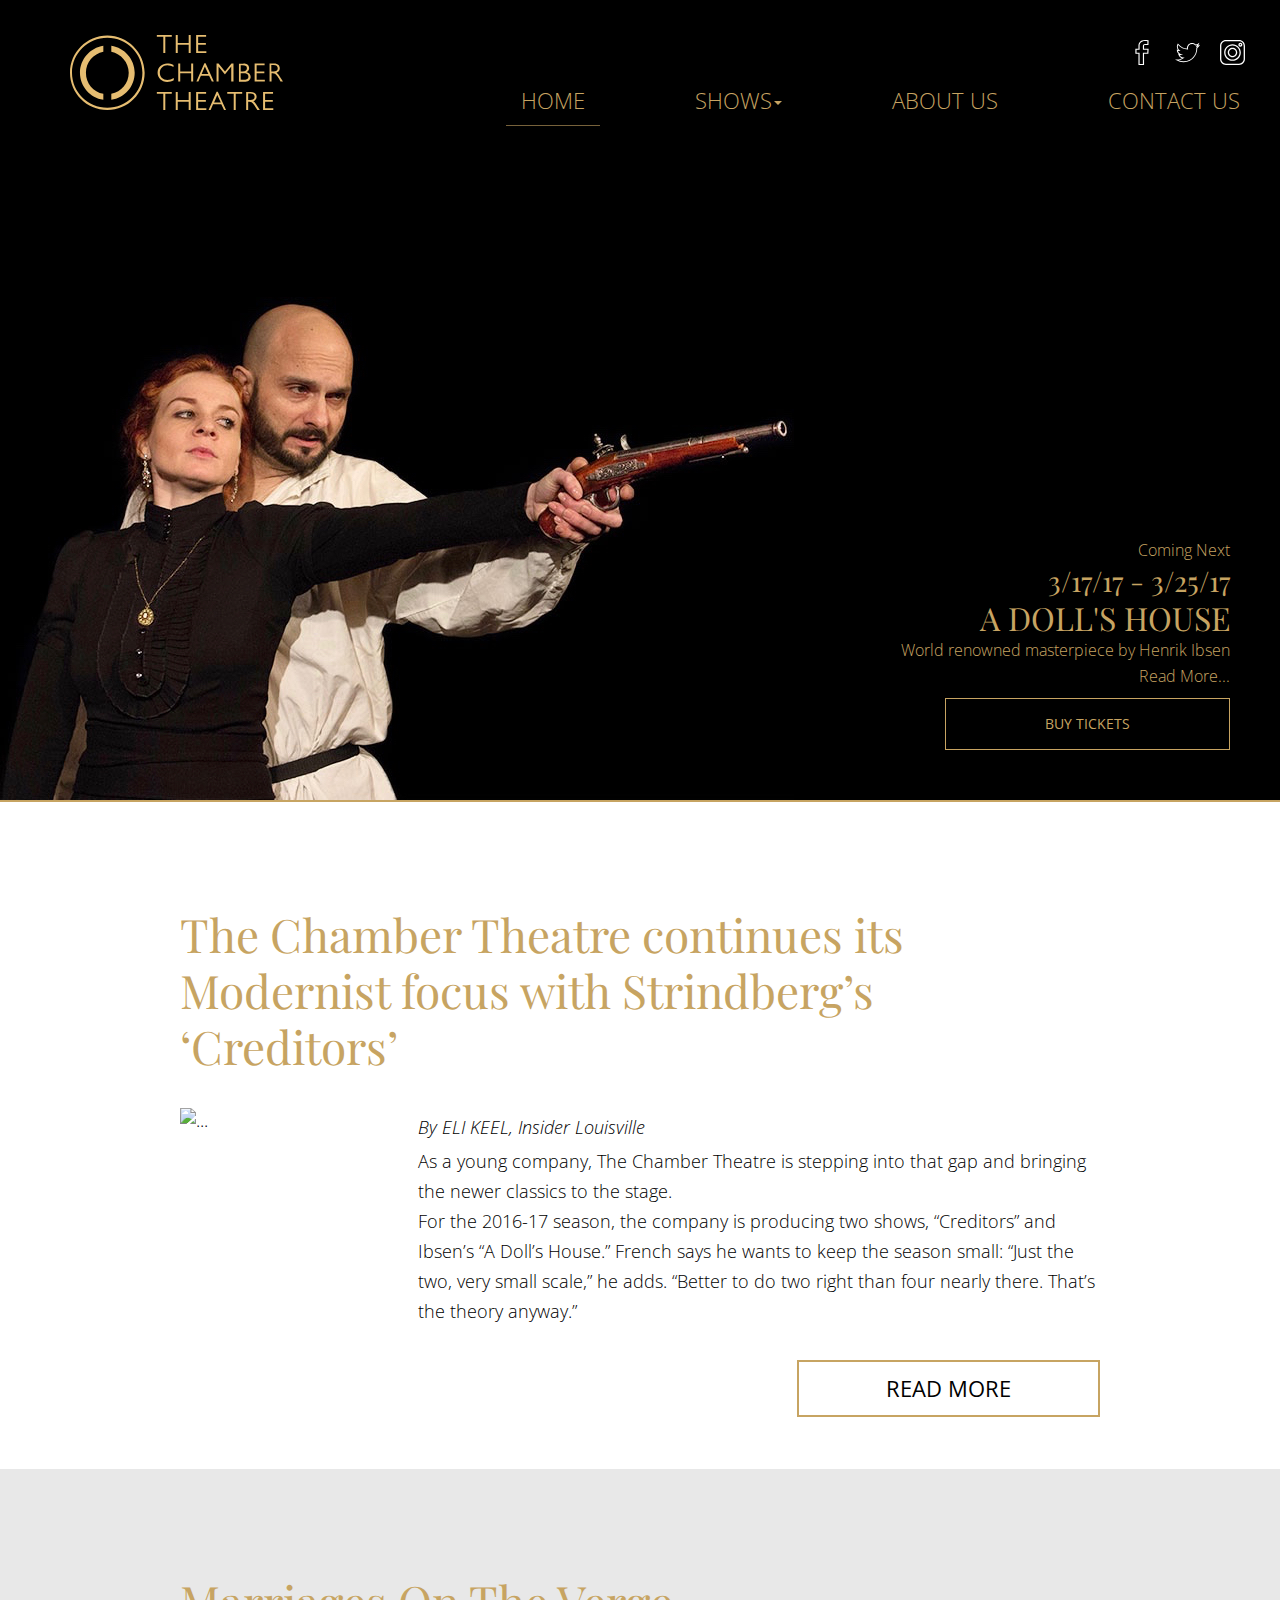
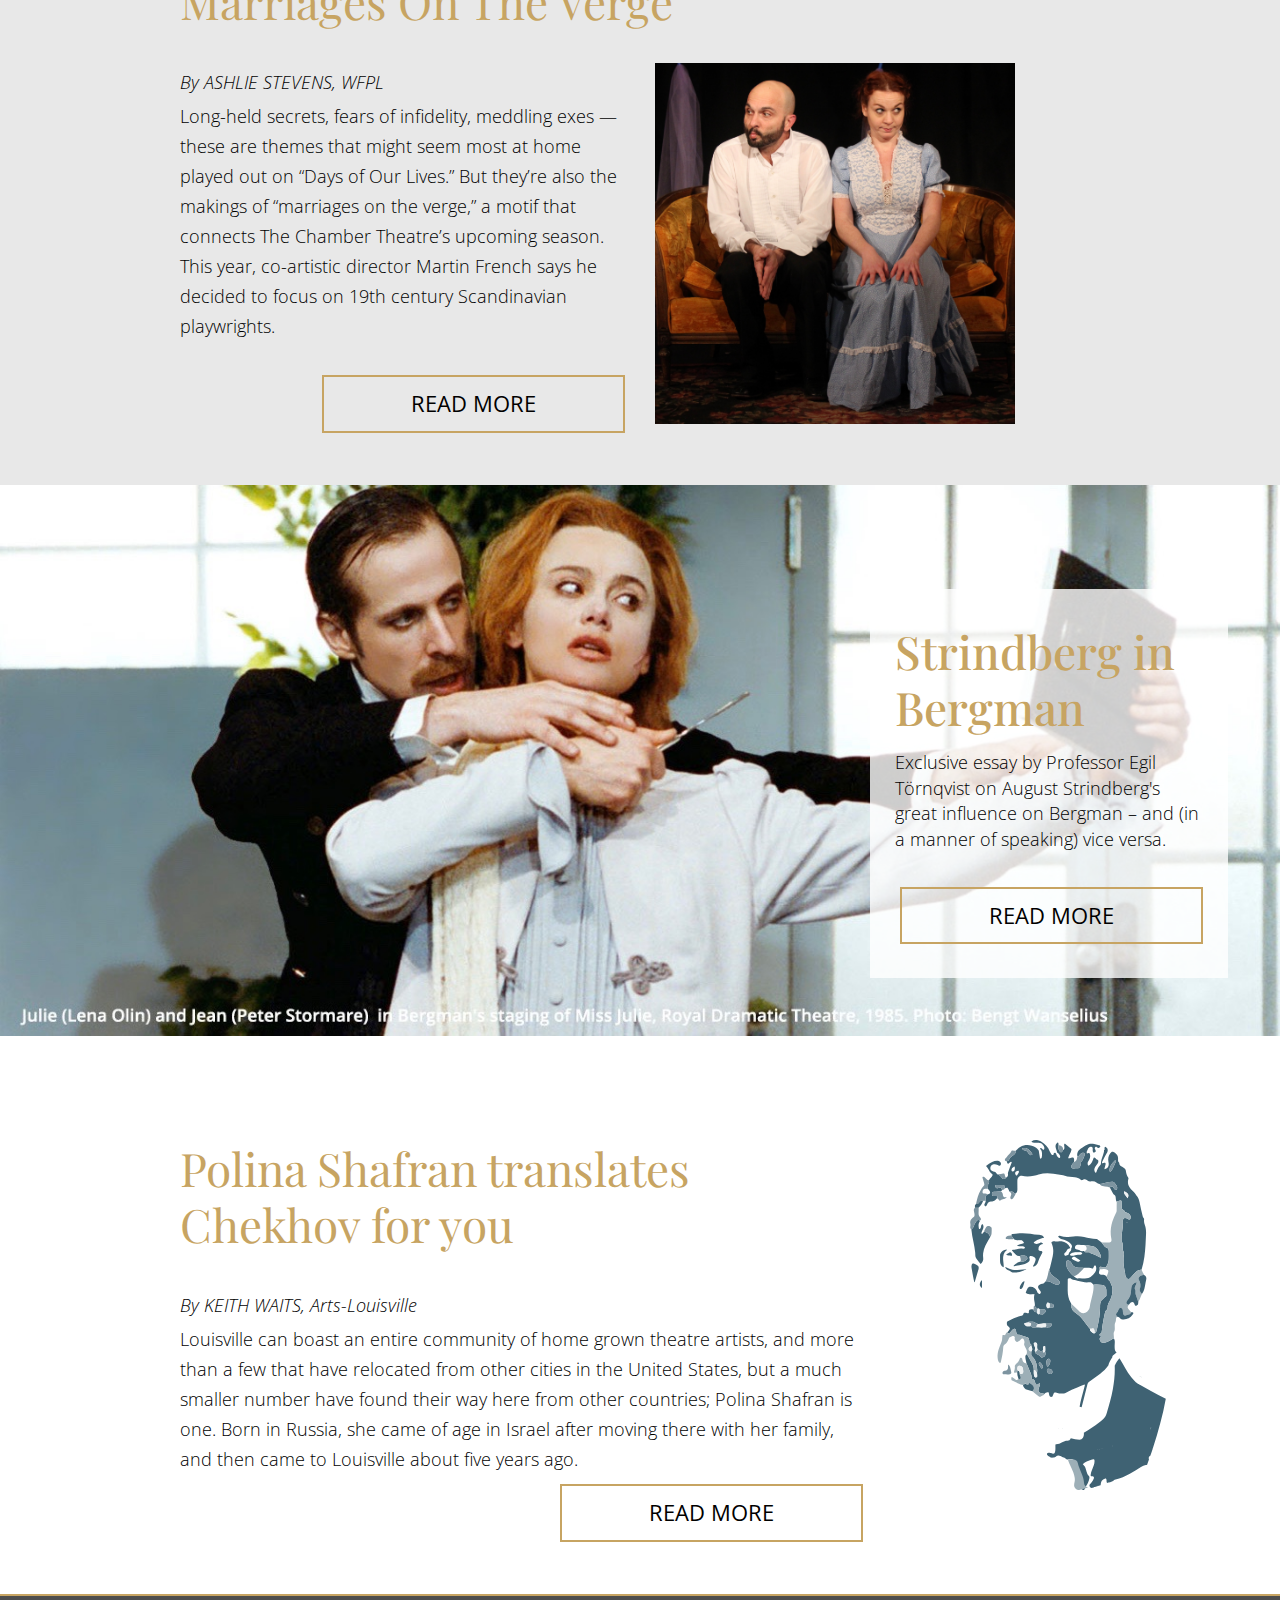
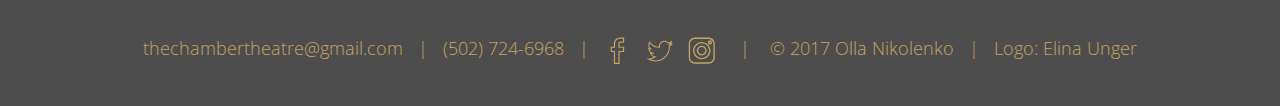
==== commit 006b2356: "Hover has been added" ====
--- a/index.html
+++ b/index.html
@@ -83,7 +83,7 @@
                         <p class="announcement-btn-p">Read More...</p>
                     </a>
                     <a href="http://tickets.thechambertheatre.com/" target="_blank"
-                                                       class="btn btn-buy-tickets-top" role="button">BUY
+                                                       class="btn btn-buy-tickets-top hover-decoration" role="button">BUY
                         TICKETS</a>
                 </div>
             </div>
